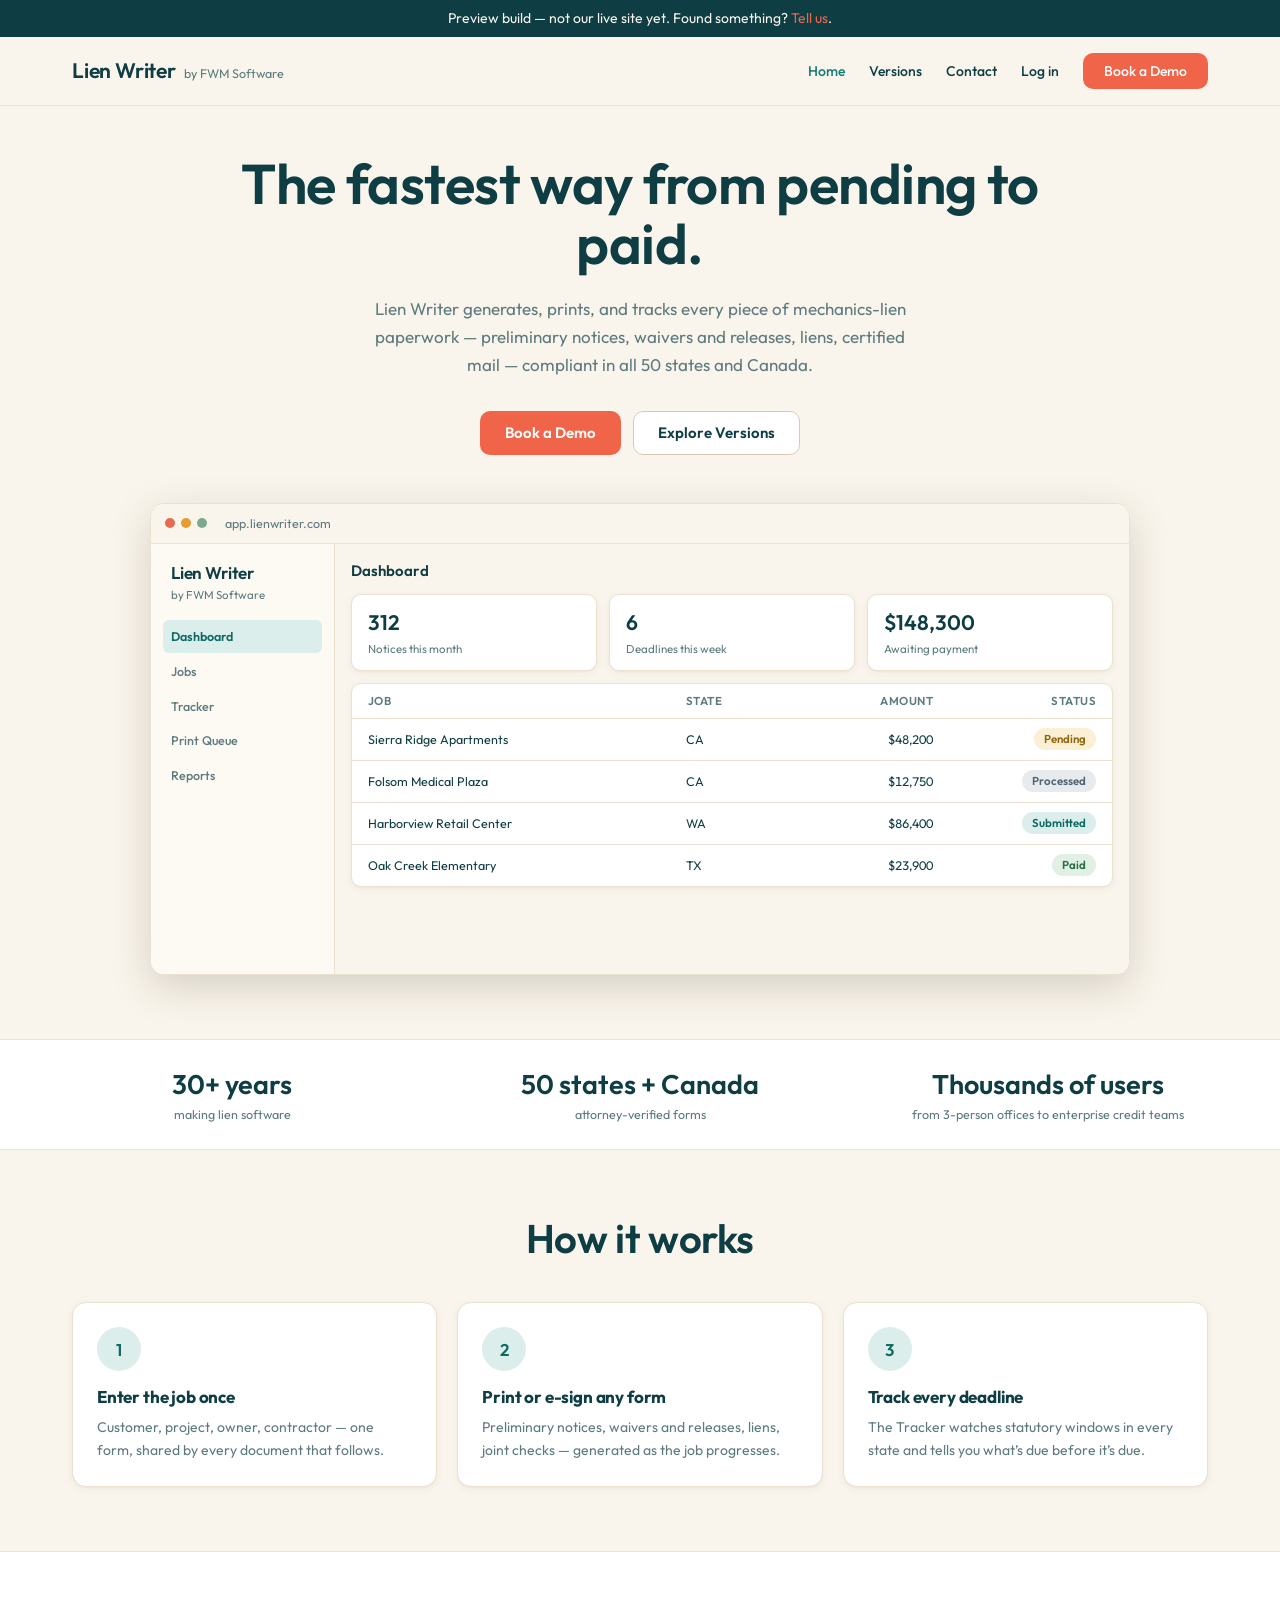
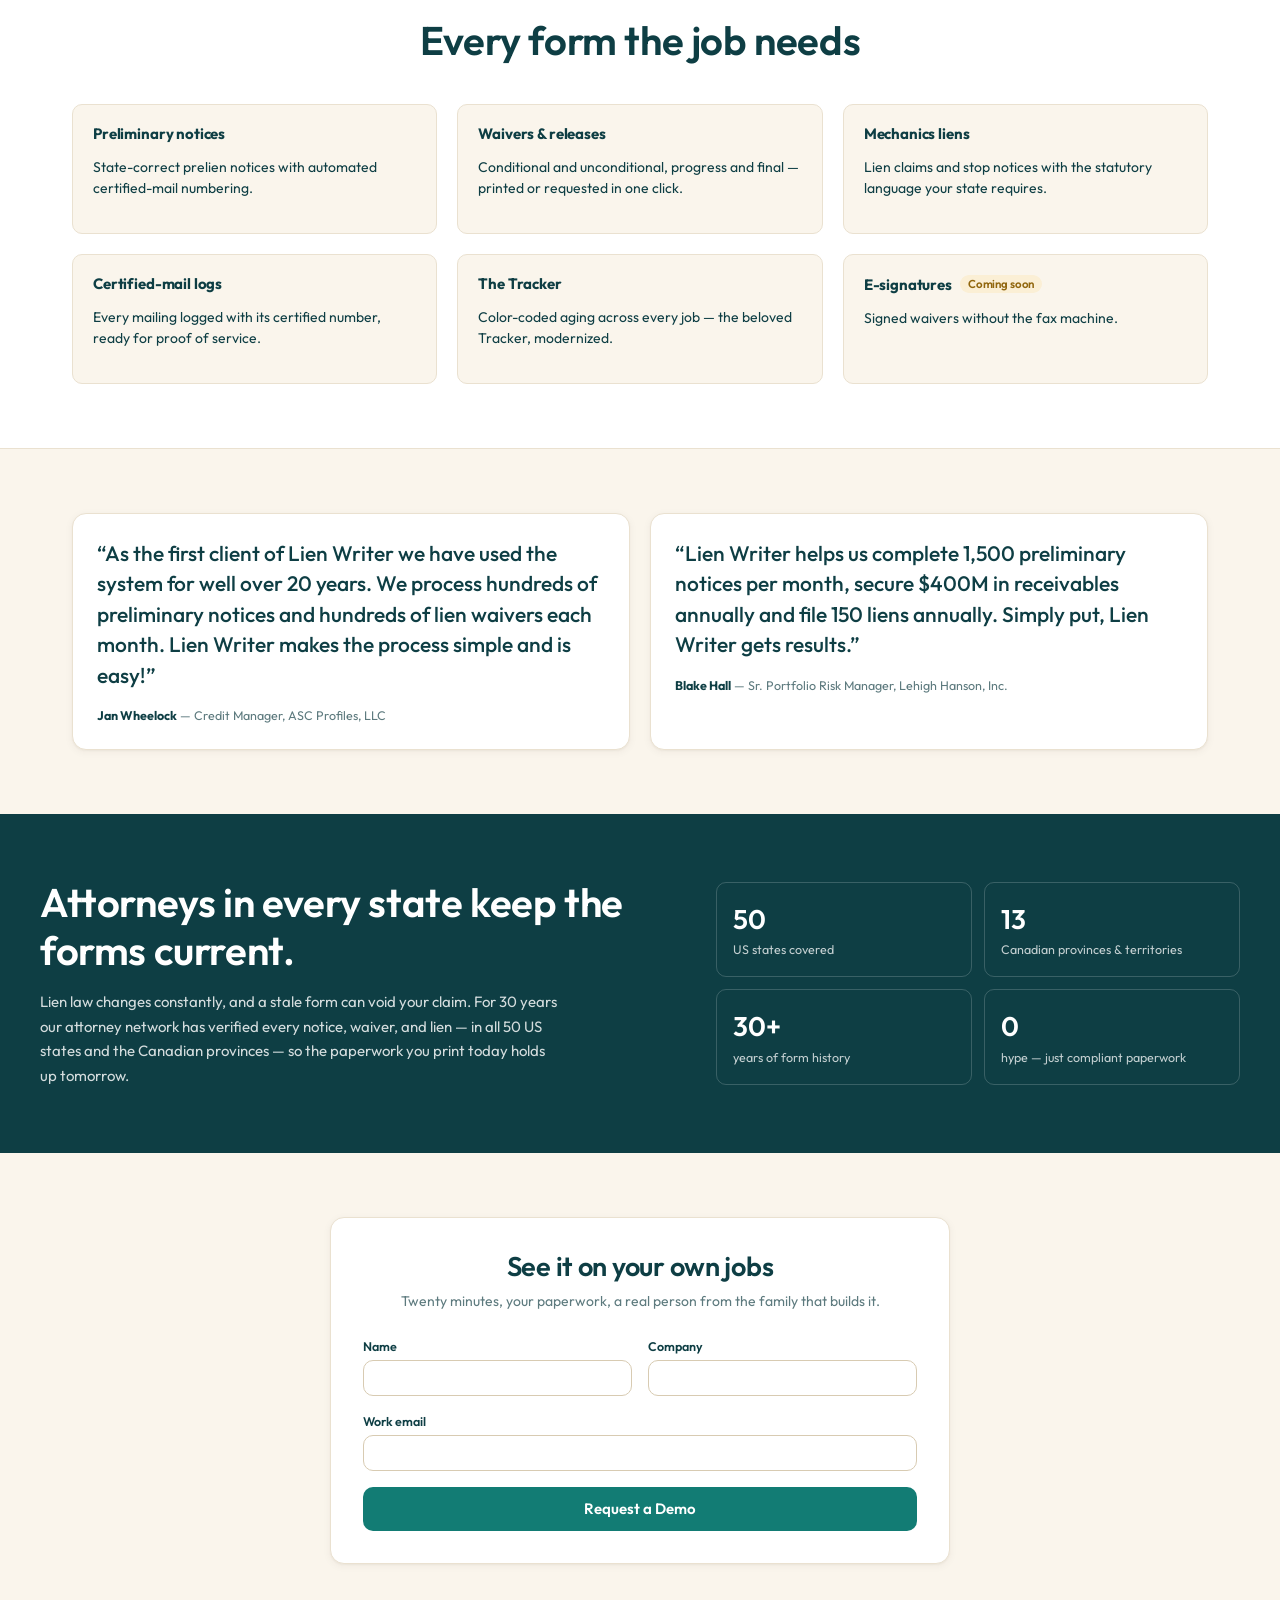
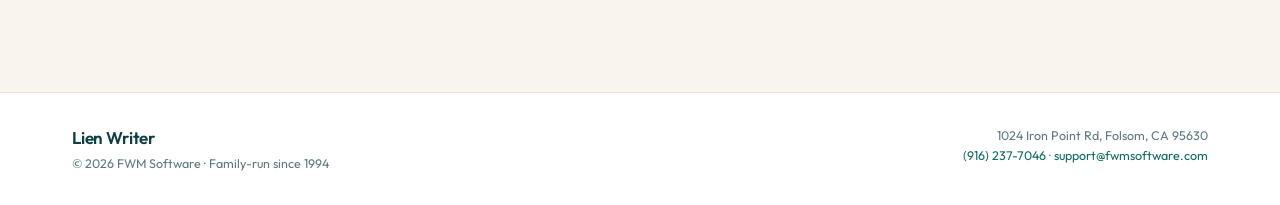
==== index.html @ 6f89bb5d "FWM website redesign preview (noindex, feedback banner)" ====
<!DOCTYPE html>
<html lang="en">
<head>
  <meta name="robots" content="noindex, nofollow">
<meta charset="utf-8">
<meta name="viewport" content="width=device-width, initial-scale=1">
<title>Lien Writer® — The fastest way from pending to paid | FWM Software</title>
<meta name="description" content="Lien Writer generates, prints, and tracks preliminary notices, lien waivers and releases, mechanics liens, and certified-mail logs — compliant in all 50 states and Canada.">
<link rel="preconnect" href="https://fonts.googleapis.com">
<link rel="preconnect" href="https://fonts.gstatic.com" crossorigin>
<link href="https://fonts.googleapis.com/css2?family=Outfit:wght@400;500;600;700&display=swap" rel="stylesheet">
<link rel="stylesheet" href="styles.css">
</head>
<body>
  <div style="background:#0E3E44;color:#FAF5EC;text-align:center;padding:8px 16px;font-size:14px">Preview build — not our live site yet. Found something? <a href="contact.html" style="color:#F0654A">Tell us</a>.</div>

<header class="site-header">
  <div class="shell header-inner">
    <a class="lockup" href="index.html">
      <span class="lockup-name">Lien Writer</span>
      <span class="lockup-by">by FWM Software</span>
    </a>
    <nav class="site-nav" aria-label="Main">
      <a href="index.html" aria-current="page">Home</a>
      <a href="versions.html">Versions</a>
      <a href="contact.html">Contact</a>
      <a href="https://app.lienwriter.com">Log in</a>
      <a class="btn btn-accent" href="contact.html">Book a Demo</a>
    </nav>
  </div>
</header>

<main>

  <!-- 1. Hero -->
  <section class="hero">
    <div class="shell">
      <h1>The fastest way from pending to paid.</h1>
      <p class="hero-sub">Lien Writer generates, prints, and tracks every piece of mechanics-lien paperwork — preliminary notices, waivers and releases, liens, certified mail — compliant in all 50 states and Canada.</p>
      <div class="hero-ctas">
        <a class="btn btn-accent btn-lg" href="contact.html">Book a Demo</a>
        <a class="btn btn-outline btn-lg" href="versions.html">Explore Versions</a>
      </div>

      <div class="browser-frame" aria-hidden="true">
        <div class="browser-bar">
          <span class="browser-dot d1"></span>
          <span class="browser-dot d2"></span>
          <span class="browser-dot d3"></span>
          <span class="browser-url">app.lienwriter.com</span>
        </div>
        <div class="app-mock">
          <div class="mock-sidebar">
            <div class="mock-lockup">
              <strong>Lien Writer</strong>
              <span>by FWM Software</span>
            </div>
            <div class="mock-nav">
              <span class="active">Dashboard</span>
              <span>Jobs</span>
              <span>Tracker</span>
              <span>Print Queue</span>
              <span>Reports</span>
            </div>
          </div>
          <div class="mock-main">
            <div class="mock-title">Dashboard</div>
            <div class="mock-stats">
              <div class="mock-stat"><b>312</b><span>Notices this month</span></div>
              <div class="mock-stat"><b>6</b><span>Deadlines this week</span></div>
              <div class="mock-stat"><b>$148,300</b><span>Awaiting payment</span></div>
            </div>
            <div class="mock-table">
              <div class="mock-row"><span>Job</span><span>State</span><span class="mock-amount">Amount</span><span style="justify-self:end">Status</span></div>
              <div class="mock-row"><span>Sierra Ridge Apartments</span><span>CA</span><span class="mock-amount">$48,200</span><span class="pill pill-pending">Pending</span></div>
              <div class="mock-row"><span>Folsom Medical Plaza</span><span>CA</span><span class="mock-amount">$12,750</span><span class="pill pill-processed">Processed</span></div>
              <div class="mock-row"><span>Harborview Retail Center</span><span>WA</span><span class="mock-amount">$86,400</span><span class="pill pill-submitted">Submitted</span></div>
              <div class="mock-row"><span>Oak Creek Elementary</span><span>TX</span><span class="mock-amount">$23,900</span><span class="pill pill-paid">Paid</span></div>
            </div>
          </div>
        </div>
      </div>
    </div>
  </section>

  <!-- 2. Trust bar -->
  <section class="section-card">
    <div class="shell trust-grid">
      <div><b>30+ years</b><span>making lien software</span></div>
      <div><b>50 states + Canada</b><span>attorney-verified forms</span></div>
      <div><b>Thousands of users</b><span>from 3-person offices to enterprise credit teams</span></div>
    </div>
  </section>

  <!-- 3. How it works -->
  <section class="section">
    <div class="shell">
      <h2 class="section-title">How it works</h2>
      <div class="grid-3">
        <div class="card">
          <span class="step-badge">1</span>
          <h3>Enter the job once</h3>
          <p>Customer, project, owner, contractor — one form, shared by every document that follows.</p>
        </div>
        <div class="card">
          <span class="step-badge">2</span>
          <h3>Print or e-sign any form</h3>
          <p>Preliminary notices, waivers and releases, liens, joint checks — generated as the job progresses.</p>
        </div>
        <div class="card">
          <span class="step-badge">3</span>
          <h3>Track every deadline</h3>
          <p>The Tracker watches statutory windows in every state and tells you what&rsquo;s due before it&rsquo;s due.</p>
        </div>
      </div>
    </div>
  </section>

  <!-- 4. Feature grid -->
  <section class="section section-card">
    <div class="shell">
      <h2 class="section-title">Every form the job needs</h2>
      <div class="grid-3">
        <div class="feature">
          <h3>Preliminary notices</h3>
          <p>State-correct prelien notices with automated certified-mail numbering.</p>
        </div>
        <div class="feature">
          <h3>Waivers &amp; releases</h3>
          <p>Conditional and unconditional, progress and final — printed or requested in one click.</p>
        </div>
        <div class="feature">
          <h3>Mechanics liens</h3>
          <p>Lien claims and stop notices with the statutory language your state requires.</p>
        </div>
        <div class="feature">
          <h3>Certified-mail logs</h3>
          <p>Every mailing logged with its certified number, ready for proof of service.</p>
        </div>
        <div class="feature">
          <h3>The Tracker</h3>
          <p>Color-coded aging across every job — the beloved Tracker, modernized.</p>
        </div>
        <div class="feature">
          <h3>E-signatures<span class="tag-soon">Coming soon</span></h3>
          <p>Signed waivers without the fax machine.</p>
        </div>
      </div>
    </div>
  </section>

  <!-- 5. Testimonials -->
  <section class="section">
    <div class="shell grid-2" style="margin-top:0">
      <figure class="card quote-card">
        <blockquote>&ldquo;As the first client of Lien Writer we have used the system for well over 20 years. We process hundreds of preliminary notices and hundreds of lien waivers each month. Lien Writer makes the process simple and is easy!&rdquo;</blockquote>
        <figcaption><strong>Jan Wheelock</strong> — Credit Manager, ASC Profiles, LLC</figcaption>
      </figure>
      <figure class="card quote-card">
        <blockquote>&ldquo;Lien Writer helps us complete 1,500 preliminary notices per month, secure $400M in receivables annually and file 150 liens annually. Simply put, Lien Writer gets results.&rdquo;</blockquote>
        <figcaption><strong>Blake Hall</strong> — Sr. Portfolio Risk Manager, Lehigh Hanson, Inc.</figcaption>
      </figure>
    </div>
  </section>

  <!-- 6. Compliance -->
  <section class="compliance">
    <div class="shell compliance-inner">
      <div>
        <h2>Attorneys in every state keep the forms current.</h2>
        <p>Lien law changes constantly, and a stale form can void your claim. For 30 years our attorney network has verified every notice, waiver, and lien — in all 50 US states and the Canadian provinces — so the paperwork you print today holds up tomorrow.</p>
      </div>
      <div class="compliance-stats">
        <div class="compliance-stat"><b>50</b><span>US states covered</span></div>
        <div class="compliance-stat"><b>13</b><span>Canadian provinces &amp; territories</span></div>
        <div class="compliance-stat"><b>30+</b><span>years of form history</span></div>
        <div class="compliance-stat"><b>0</b><span>hype — just compliant paperwork</span></div>
      </div>
    </div>
  </section>

  <!-- 7. Demo form -->
  <section class="section" id="demo">
    <div class="shell">
      <form class="card form-card" id="demo-form">
        <h2>See it on your own jobs</h2>
        <p class="form-lede">Twenty minutes, your paperwork, a real person from the family that builds it.</p>
        <div class="form-grid">
          <div class="field">
            <label for="demo-name">Name</label>
            <input id="demo-name" name="name" type="text" autocomplete="name" required>
          </div>
          <div class="field">
            <label for="demo-company">Company</label>
            <input id="demo-company" name="company" type="text" autocomplete="organization" required>
          </div>
        </div>
        <div class="field">
          <label for="demo-email">Work email</label>
          <input id="demo-email" name="email" type="email" autocomplete="email" required>
        </div>
        <button class="btn btn-primary btn-lg" type="submit" style="width:100%">Request a Demo</button>
        <p class="form-note" hidden>Your email app should open with the details filled in — just press Send, and we&rsquo;ll be in touch within one business day.</p>
      </form>
    </div>
  </section>

</main>

<!-- 8. Footer -->
<footer class="site-footer">
  <div class="shell footer-inner">
    <div>
      <div class="lockup-name">Lien Writer</div>
      <div class="footer-line">&copy; 2026 FWM Software &middot; Family-run since 1994</div>
    </div>
    <address>
      1024 Iron Point Rd, Folsom, CA 95630<br>
      <a href="tel:+19162377046">(916) 237-7046</a> &middot; <a href="mailto:support@fwmsoftware.com">support@fwmsoftware.com</a>
    </address>
  </div>
</footer>

<script>
document.getElementById('demo-form').addEventListener('submit', function (e) {
  e.preventDefault();
  var f = e.target;
  var name = f.name.value.trim();
  var company = f.company.value.trim();
  var email = f.email.value.trim();
  var subject = 'Demo request — ' + name + (company ? ' at ' + company : '');
  var body = 'Name: ' + name + '\nCompany: ' + company + '\nWork email: ' + email +
    '\n\nSent from the fwmsoftware.com demo form.';
  window.location.href = 'mailto:support@fwmsoftware.com?subject=' +
    encodeURIComponent(subject) + '&body=' + encodeURIComponent(body);
  f.querySelector('.form-note').hidden = false;
});
</script>

</body>
</html>
---- styles.css ----
/* ============================================================
   fwmsoftware.com — Harbor & Coral
   Shared stylesheet built from the Lien Writer design tokens.
   ============================================================ */

:root {
  /* --- Base palette: Harbor & Coral --- */
  --sand: #FAF5EC;
  --deep-harbor: #0E3E44;
  --harbor-teal: #127C74;
  --coral: #F0654A;
  --sunshine: #F9C784;

  /* --- Surfaces --- */
  --surface-page: #FAF5EC;
  --surface-card: #FFFFFF;
  --surface-sidebar: #FDFAF4;
  --surface-soft: #DCEEEC;

  /* --- Text --- */
  --text-body: #0E3E44;
  --text-muted: #5D7A7E;
  --text-inverse: #FFFFFF;
  --text-on-primary: #FFFFFF;
  --text-link: #0F6A63;

  /* --- Brand --- */
  --brand-primary: #127C74;
  --brand-primary-hover: #0F6A63;
  --brand-primary-active: #0C5952;
  --brand-primary-soft: #DCEEEC;
  --brand-accent: #F0654A;
  --brand-accent-hover: #D9573D;
  --brand-accent-active: #C24B33;
  --brand-support: #F9C784;

  /* --- Borders --- */
  --border-default: #EAE1D0;
  --border-strong: #D8CBB2;
  --border-input: #D8CBB2;

  /* --- Status (job lifecycle) --- */
  --status-pending-bg: #FBEFD5;
  --status-pending-fg: #91660D;
  --status-processed-bg: #E7EBEE;
  --status-processed-fg: #526471;
  --status-submitted-bg: #DCEEEC;
  --status-submitted-fg: #0F6A63;
  --status-paid-bg: #E0F0E4;
  --status-paid-fg: #2B6D45;

  /* --- Feedback --- */
  --success: #2B6D45;
  --focus-ring: rgba(18, 124, 116, 0.3);

  /* --- Dark marketing section: no --espresso token in colors.css,
         so the compliance block uses Deep Harbor per the guide. --- */
  --espresso: #0E3E44;

  /* --- Type --- */
  --font-display: 'Outfit', -apple-system, BlinkMacSystemFont, 'Segoe UI', sans-serif;
  --font-ui: 'Outfit', -apple-system, BlinkMacSystemFont, 'Segoe UI', sans-serif;
  --text-xs: 11.5px;
  --text-sm: 12.5px;
  --text-base: 14px;
  --text-md: 15px;
  --text-lg: 17px;
  --text-xl: 21px;
  --text-2xl: 27px;
  --text-3xl: 40px;
  --text-hero: 56px;
  --leading-tight: 1.2;
  --leading-normal: 1.5;
  --leading-relaxed: 1.65;
  --tracking-display: -0.01em;
  --tracking-caps: 0.04em;

  /* --- Space, radius, size --- */
  --space-1: 4px;  --space-2: 8px;  --space-3: 12px; --space-4: 16px;
  --space-5: 20px; --space-6: 24px; --space-8: 32px; --space-10: 40px;
  --space-12: 48px; --space-16: 64px;
  --radius-sm: 6px;
  --radius-md: 10px;
  --radius-lg: 14px;
  --radius-pill: 999px;
  --control-height: 36px;
  --control-height-lg: 44px;

  /* --- Effects --- */
  --shadow-card: 0 1px 2px rgba(51, 38, 26, 0.04), 0 2px 8px rgba(51, 38, 26, 0.05);
  --shadow-raised: 0 4px 16px rgba(51, 38, 26, 0.10);
  --shadow-overlay: 0 12px 40px rgba(51, 38, 26, 0.18);
  --duration-fast: 0.15s;
  --duration-base: 0.2s;
}

/* ---------- Base ---------- */

* { box-sizing: border-box; }

body {
  margin: 0;
  background: var(--surface-page);
  font-family: var(--font-ui);
  color: var(--text-body);
  font-size: var(--text-base);
  line-height: var(--leading-normal);
  -webkit-font-smoothing: antialiased;
  text-rendering: optimizeLegibility;
}

a { color: var(--text-link); text-decoration: none; }
a:hover { color: var(--brand-primary-hover); text-decoration: underline; }

h1, h2, h3 {
  font-family: var(--font-display);
  letter-spacing: var(--tracking-display);
  line-height: var(--leading-tight);
  margin: 0;
}

.shell {
  max-width: 1200px;
  margin: 0 auto;
  padding-left: var(--space-8);
  padding-right: var(--space-8);
}

/* ---------- Buttons ---------- */

.btn {
  display: inline-flex;
  align-items: center;
  justify-content: center;
  height: var(--control-height);
  padding: 0 var(--space-5);
  border-radius: var(--radius-md);
  border: 1px solid transparent;
  font-family: var(--font-ui);
  font-size: var(--text-base);
  font-weight: 600;
  cursor: pointer;
  white-space: nowrap;
  transition: background var(--duration-fast) ease, border-color var(--duration-fast) ease, color var(--duration-fast) ease;
}
.btn:hover { text-decoration: none; }
.btn-lg { height: var(--control-height-lg); padding: 0 var(--space-6); font-size: var(--text-md); }

.btn-primary { background: var(--brand-primary); color: var(--text-on-primary); }
.btn-primary:hover { background: var(--brand-primary-hover); color: var(--text-on-primary); }
.btn-primary:active { background: var(--brand-primary-active); }

/* Coral — the strongest CTA only */
.btn-accent { background: var(--brand-accent); color: var(--text-on-primary); }
.btn-accent:hover { background: var(--brand-accent-hover); color: var(--text-on-primary); }
.btn-accent:active { background: var(--brand-accent-active); }

.btn-outline { background: var(--surface-card); border-color: var(--border-strong); color: var(--text-body); }
.btn-outline:hover { border-color: var(--brand-primary); color: var(--brand-primary); }

.btn:focus-visible, input:focus-visible, textarea:focus-visible {
  outline: none;
  border-color: var(--brand-primary);
  box-shadow: 0 0 0 3px var(--focus-ring);
}

/* ---------- Header ---------- */

.site-header {
  background: var(--surface-page);
  border-bottom: 1px solid var(--border-default);
}
.header-inner {
  display: flex;
  align-items: center;
  justify-content: space-between;
  gap: var(--space-6);
  flex-wrap: wrap;
  padding-top: var(--space-4);
  padding-bottom: var(--space-4);
}
.lockup { display: inline-flex; align-items: baseline; gap: var(--space-2); }
.lockup:hover { text-decoration: none; }
.lockup-name {
  font-family: var(--font-display);
  font-size: var(--text-xl);
  font-weight: 600;
  letter-spacing: var(--tracking-display);
  color: var(--text-body);
}
.lockup-by { font-size: var(--text-sm); color: var(--text-muted); }

.site-nav { display: flex; align-items: center; gap: var(--space-6); flex-wrap: wrap; }
.site-nav > a { font-weight: 500; color: var(--text-body); }
.site-nav > a:hover { color: var(--brand-primary); text-decoration: none; }
.site-nav > a[aria-current="page"] { color: var(--brand-primary); }
.site-nav .btn { color: var(--text-on-primary); }

/* ---------- Sections ---------- */

.section { padding: var(--space-16) 0; }
.section-tight { padding: var(--space-12) 0; }
.section-card {
  background: var(--surface-card);
  border-top: 1px solid var(--border-default);
  border-bottom: 1px solid var(--border-default);
}
.section-title {
  text-align: center;
  font-size: var(--text-3xl);
  font-weight: 600;
}
.section-sub {
  margin: var(--space-3) auto 0;
  max-width: 620px;
  text-align: center;
  color: var(--text-muted);
  font-size: var(--text-md);
  line-height: var(--leading-relaxed);
}

/* ---------- Hero ---------- */

.hero { padding: var(--space-12) 0 var(--space-16); text-align: center; }
.hero h1 {
  margin: 0 auto;
  max-width: 820px;
  font-size: var(--text-hero);
  font-weight: 600;
  line-height: 1.08;
}
.hero-sub {
  margin: var(--space-5) auto 0;
  max-width: 560px;
  font-size: var(--text-lg);
  color: var(--text-muted);
  line-height: var(--leading-relaxed);
}
.hero-ctas {
  display: flex;
  gap: var(--space-3);
  justify-content: center;
  flex-wrap: wrap;
  margin-top: var(--space-8);
}

/* Browser frame + app mock */
.browser-frame {
  margin: var(--space-12) auto 0;
  max-width: 980px;
  border-radius: var(--radius-lg);
  border: 1px solid var(--border-default);
  box-shadow: var(--shadow-overlay);
  overflow: hidden;
  background: var(--surface-card);
  text-align: left;
}
.browser-bar {
  display: flex;
  align-items: center;
  gap: 6px;
  padding: 10px 14px;
  border-bottom: 1px solid var(--border-default);
  background: var(--surface-page);
}
.browser-dot { width: 10px; height: 10px; border-radius: 50%; }
.browser-dot.d1 { background: #E86A4E; }
.browser-dot.d2 { background: #E89B2E; }
.browser-dot.d3 { background: #7FA98C; }
.browser-url { margin-left: var(--space-3); font-size: var(--text-sm); color: var(--text-muted); }

.app-mock { display: flex; min-height: 430px; font-size: var(--text-sm); }
.mock-sidebar {
  width: 184px;
  flex-shrink: 0;
  background: var(--surface-sidebar);
  border-right: 1px solid var(--border-default);
  padding: var(--space-4) var(--space-3);
}
.mock-lockup { padding: 0 var(--space-2) var(--space-4); }
.mock-lockup strong {
  display: block;
  font-family: var(--font-display);
  font-size: var(--text-lg);
  font-weight: 600;
  letter-spacing: var(--tracking-display);
}
.mock-lockup span { font-size: var(--text-xs); color: var(--text-muted); }
.mock-nav { display: flex; flex-direction: column; gap: 2px; }
.mock-nav span {
  padding: 7px var(--space-2);
  border-radius: var(--radius-sm);
  color: var(--text-muted);
  font-weight: 500;
}
.mock-nav .active { background: var(--surface-soft); color: var(--text-link); font-weight: 600; }

.mock-main { flex: 1; background: var(--surface-page); padding: var(--space-4); min-width: 0; }
.mock-title { font-family: var(--font-display); font-size: var(--text-md); font-weight: 600; margin-bottom: var(--space-3); }
.mock-stats { display: grid; grid-template-columns: repeat(3, 1fr); gap: var(--space-3); }
.mock-stat {
  background: var(--surface-card);
  border: 1px solid var(--border-default);
  border-radius: var(--radius-md);
  padding: var(--space-3) var(--space-4);
  box-shadow: var(--shadow-card);
}
.mock-stat b {
  display: block;
  font-family: var(--font-display);
  font-size: var(--text-xl);
  font-weight: 600;
}
.mock-stat span { color: var(--text-muted); font-size: var(--text-xs); }

.mock-table {
  margin-top: var(--space-3);
  background: var(--surface-card);
  border: 1px solid var(--border-default);
  border-radius: var(--radius-md);
  box-shadow: var(--shadow-card);
  overflow: hidden;
}
.mock-row {
  display: grid;
  grid-template-columns: 2.2fr 0.7fr 1fr 1.1fr;
  gap: var(--space-2);
  align-items: center;
  padding: 0 var(--space-4);
  height: 42px;
  border-top: 1px solid var(--border-default);
}
.mock-row:first-child {
  border-top: none;
  height: 34px;
  font-size: var(--text-xs);
  font-weight: 600;
  text-transform: uppercase;
  letter-spacing: var(--tracking-caps);
  color: var(--text-muted);
}
.mock-amount { text-align: right; font-variant-numeric: tabular-nums; }
.mock-row .mock-amount:nth-child(3) { text-align: right; }

.pill {
  justify-self: end;
  display: inline-block;
  padding: 2px 10px;
  border-radius: var(--radius-pill);
  font-size: var(--text-xs);
  font-weight: 600;
}
.pill-pending { background: var(--status-pending-bg); color: var(--status-pending-fg); }
.pill-processed { background: var(--status-processed-bg); color: var(--status-processed-fg); }
.pill-submitted { background: var(--status-submitted-bg); color: var(--status-submitted-fg); }
.pill-paid { background: var(--status-paid-bg); color: var(--status-paid-fg); }

/* ---------- Trust bar ---------- */

.trust-grid {
  display: grid;
  grid-template-columns: repeat(3, 1fr);
  gap: var(--space-6);
  text-align: center;
  padding: var(--space-6) 0;
}
.trust-grid b {
  display: block;
  font-family: var(--font-display);
  font-size: var(--text-2xl);
  font-weight: 600;
}
.trust-grid span { font-size: var(--text-sm); color: var(--text-muted); }

/* ---------- Cards & grids ---------- */

.grid-3 { display: grid; grid-template-columns: repeat(3, 1fr); gap: var(--space-5); margin-top: var(--space-10); }
.grid-2 { display: grid; grid-template-columns: repeat(2, 1fr); gap: var(--space-5); margin-top: var(--space-10); }

.card {
  background: var(--surface-card);
  border: 1px solid var(--border-default);
  border-radius: var(--radius-lg);
  padding: var(--space-6);
  box-shadow: var(--shadow-card);
}
.card h3 { font-size: var(--text-lg); font-weight: 700; margin: var(--space-4) 0 var(--space-2); }
.card p { margin: 0; color: var(--text-muted); line-height: var(--leading-relaxed); }

.step-badge {
  display: inline-flex;
  align-items: center;
  justify-content: center;
  width: 44px;
  height: 44px;
  border-radius: 50%;
  background: var(--brand-primary-soft);
  color: var(--text-link);
  font-family: var(--font-display);
  font-size: var(--text-lg);
  font-weight: 600;
}

/* Feature grid tiles sit on sand inside the white band */
.feature {
  background: var(--surface-page);
  border: 1px solid var(--border-default);
  border-radius: var(--radius-md);
  padding: var(--space-5);
  box-shadow: none;
}
.feature h3 { margin: 0 0 var(--space-1); font-size: var(--text-md); font-weight: 700; }
.tag-soon {
  margin-left: var(--space-2);
  vertical-align: 2px;
  display: inline-block;
  padding: 2px 8px;
  border-radius: var(--radius-pill);
  font-size: var(--text-xs);
  font-weight: 600;
  background: var(--status-pending-bg);
  color: var(--status-pending-fg);
}

/* ---------- Testimonials ---------- */

.quote-card { margin: 0; }
.quote-card blockquote {
  margin: 0;
  font-family: var(--font-display);
  font-size: var(--text-xl);
  font-weight: 500;
  line-height: 1.45;
}
.quote-card figcaption { margin-top: var(--space-4); font-size: var(--text-sm); color: var(--text-muted); }
.quote-card figcaption strong { color: var(--text-body); font-weight: 700; }

/* ---------- Compliance (the one dark section) ---------- */

.compliance { background: var(--espresso); color: var(--text-inverse); }
.compliance-inner {
  display: grid;
  grid-template-columns: 1.2fr 1fr;
  gap: var(--space-12);
  align-items: center;
  padding: var(--space-16) 0;
}
.compliance h2 { font-size: var(--text-3xl); font-weight: 600; }
.compliance p {
  margin: var(--space-4) 0 0;
  max-width: 520px;
  font-size: var(--text-md);
  line-height: var(--leading-relaxed);
  opacity: 0.82;
}
.compliance-stats { display: grid; grid-template-columns: 1fr 1fr; gap: var(--space-3); }
.compliance-stat {
  border: 1px solid rgba(255, 255, 255, 0.18);
  border-radius: var(--radius-md);
  padding: var(--space-4);
}
.compliance-stat b {
  display: block;
  font-family: var(--font-display);
  font-size: var(--text-2xl);
  font-weight: 600;
}
.compliance-stat span { font-size: var(--text-sm); opacity: 0.75; }

/* ---------- Forms ---------- */

.form-card { max-width: 620px; margin: 0 auto; padding: var(--space-8); }
.form-card h2 { text-align: center; font-size: var(--text-2xl); font-weight: 600; }
.form-card .form-lede {
  margin: var(--space-2) 0 var(--space-6);
  text-align: center;
  color: var(--text-muted);
}
.form-grid { display: grid; grid-template-columns: 1fr 1fr; gap: var(--space-4); }
.field { display: flex; flex-direction: column; gap: var(--space-1); margin-bottom: var(--space-4); }
.field label { font-size: var(--text-sm); font-weight: 600; }
.field input, .field textarea {
  font-family: var(--font-ui);
  font-size: var(--text-base);
  color: var(--text-body);
  background: var(--surface-card);
  border: 1px solid var(--border-input);
  border-radius: var(--radius-md);
  height: var(--control-height);
  padding: 0 var(--space-3);
  transition: border-color var(--duration-fast) ease, box-shadow var(--duration-fast) ease;
}
.field textarea { height: auto; min-height: 96px; padding: var(--space-2) var(--space-3); resize: vertical; }
.form-note {
  margin-top: var(--space-4);
  text-align: center;
  font-weight: 600;
  color: var(--success);
}

/* ---------- Page intros & contact ---------- */

.page-intro { padding: var(--space-12) 0 0; text-align: center; }
.page-intro h1 { font-size: var(--text-3xl); font-weight: 600; }
.page-intro p {
  margin: var(--space-4) auto 0;
  max-width: 640px;
  color: var(--text-muted);
  font-size: var(--text-md);
  line-height: var(--leading-relaxed);
}

.contact-list { list-style: none; margin: var(--space-5) 0 0; padding: 0; }
.contact-list li { margin-bottom: var(--space-3); }
.contact-list .contact-label {
  display: block;
  font-size: var(--text-xs);
  font-weight: 600;
  text-transform: uppercase;
  letter-spacing: var(--tracking-caps);
  color: var(--text-muted);
}
.contact-list .contact-value { font-size: var(--text-md); font-weight: 500; }

.version-cta { margin-top: var(--space-5); }
.card .lede { color: var(--text-body); font-weight: 500; margin-bottom: var(--space-2); }

/* ---------- Footer ---------- */

.site-footer {
  border-top: 1px solid var(--border-default);
  background: var(--surface-card);
  margin-top: var(--space-16);
}
.footer-inner {
  display: flex;
  align-items: flex-start;
  justify-content: space-between;
  gap: var(--space-6);
  flex-wrap: wrap;
  padding-top: var(--space-8);
  padding-bottom: var(--space-8);
}
.footer-inner .lockup-name { font-size: var(--text-lg); }
.footer-line { margin-top: var(--space-1); font-size: var(--text-sm); color: var(--text-muted); }
.site-footer address {
  font-style: normal;
  font-size: var(--text-sm);
  color: var(--text-muted);
  text-align: right;
  line-height: var(--leading-relaxed);
}

/* ---------- Responsive ---------- */

@media (max-width: 920px) {
  .hero h1 { font-size: var(--text-3xl); }
  .section-title, .compliance h2, .page-intro h1 { font-size: var(--text-2xl); }
  .grid-3, .trust-grid { grid-template-columns: 1fr 1fr; }
  .compliance-inner { grid-template-columns: 1fr; gap: var(--space-8); }
  .mock-sidebar { display: none; }
}

@media (max-width: 620px) {
  .shell { padding-left: var(--space-4); padding-right: var(--space-4); }
  .grid-3, .grid-2, .trust-grid, .form-grid, .mock-stats { grid-template-columns: 1fr; }
  .mock-row { grid-template-columns: 1.8fr 0.6fr 1fr; }
  .mock-row .mock-amount { display: none; }
  .footer-inner { flex-direction: column; }
  .site-footer address { text-align: left; }
}
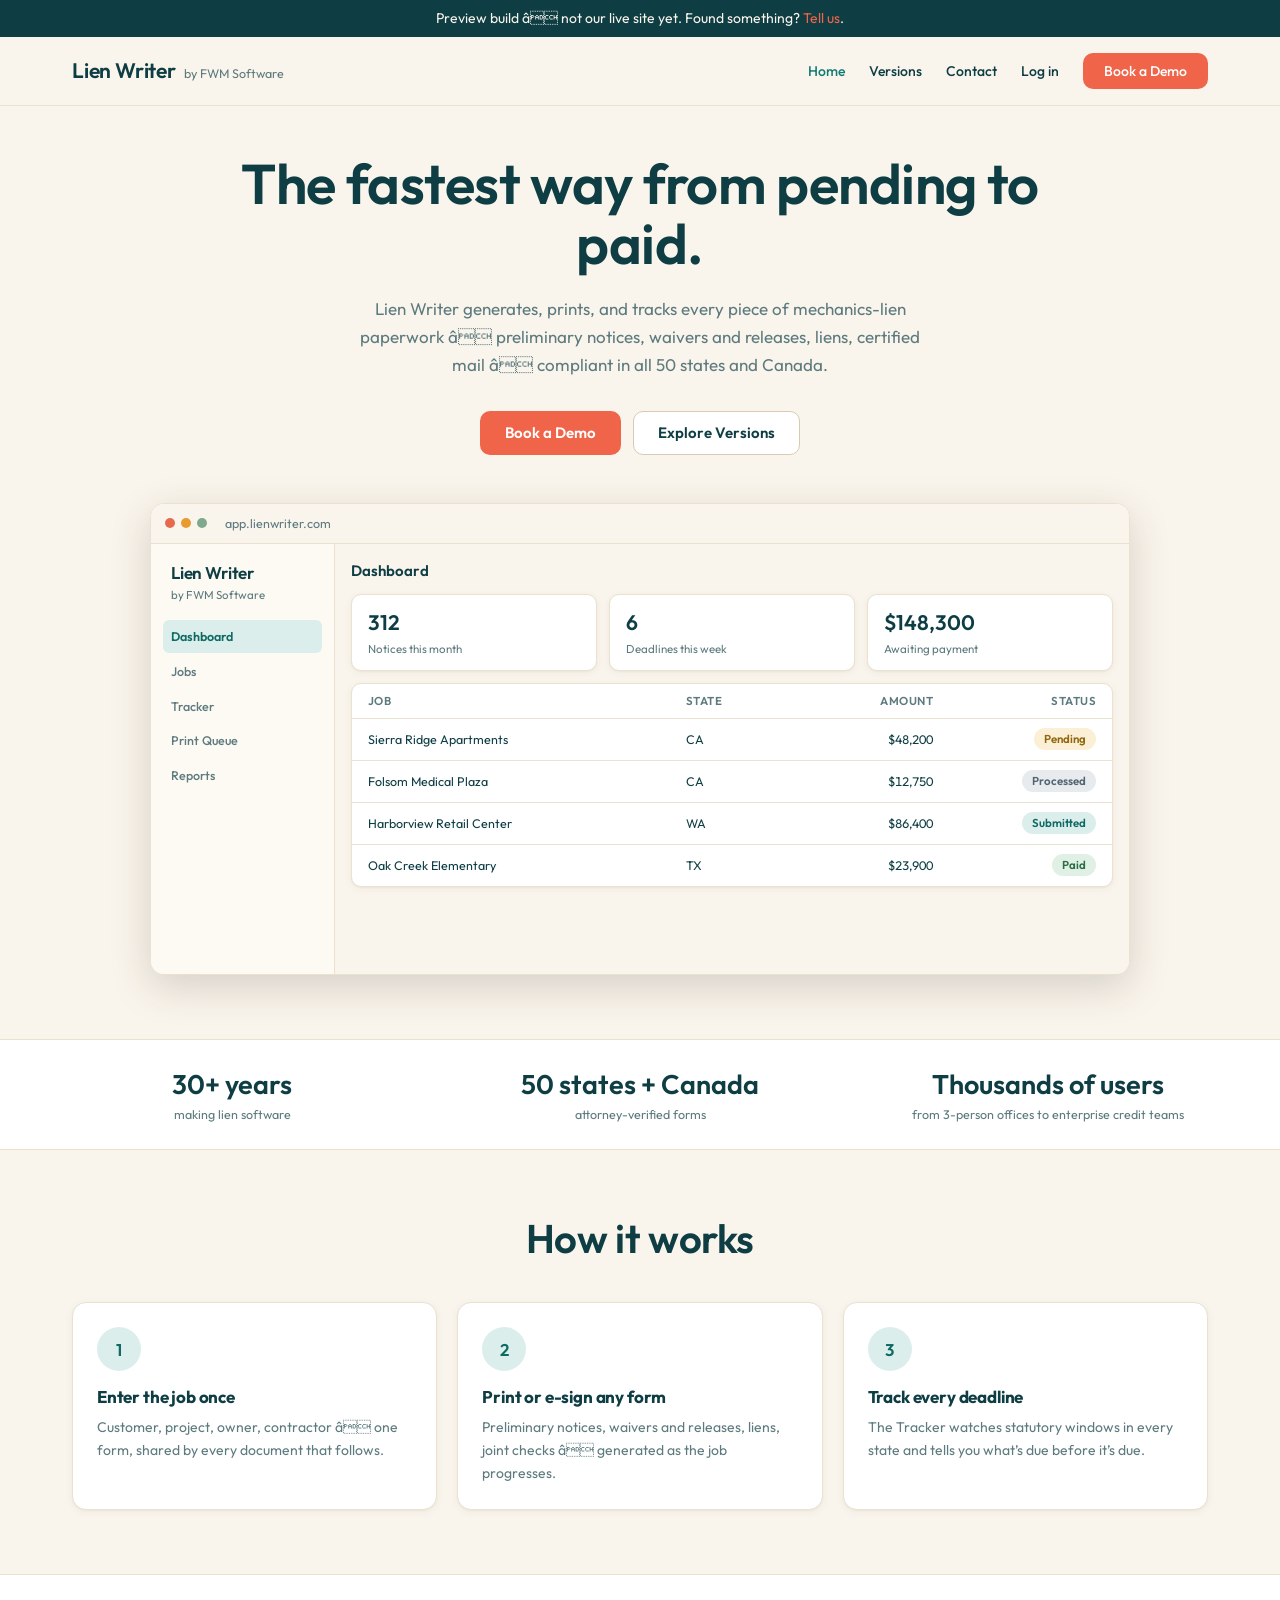
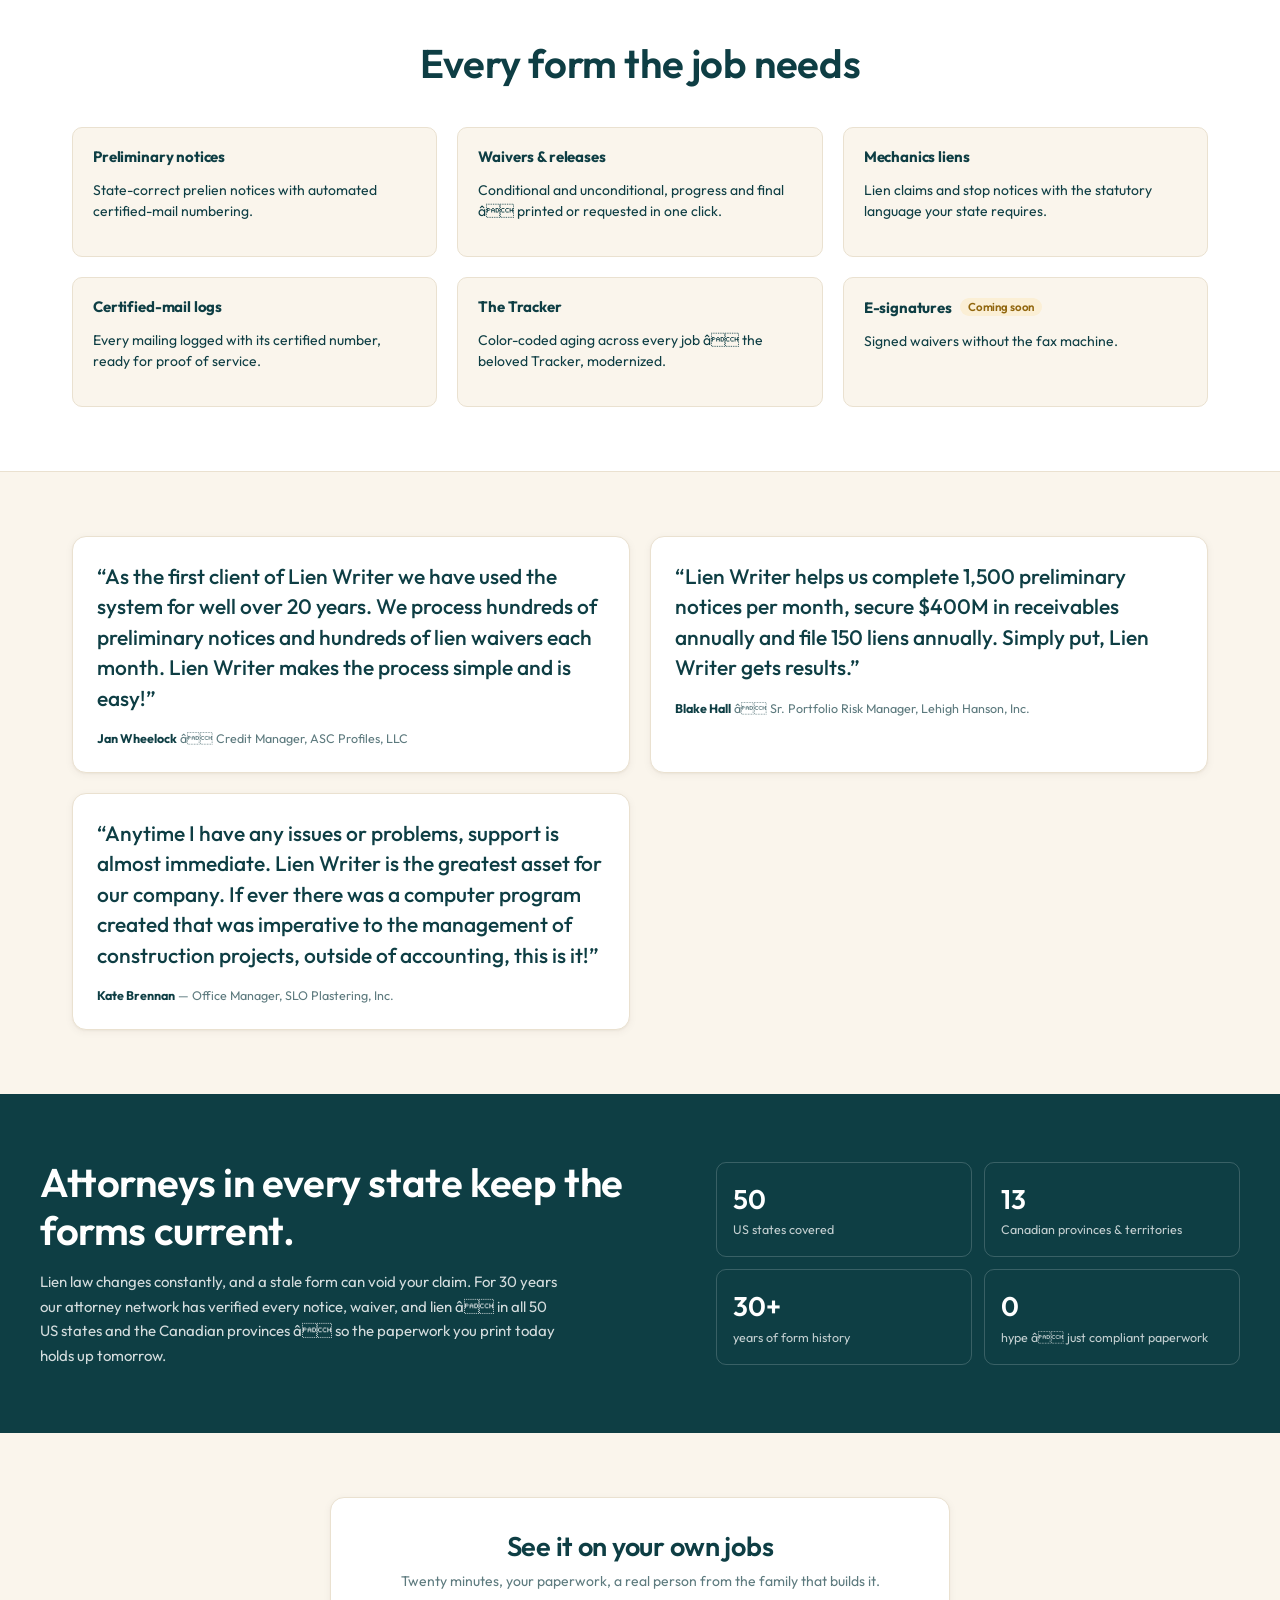
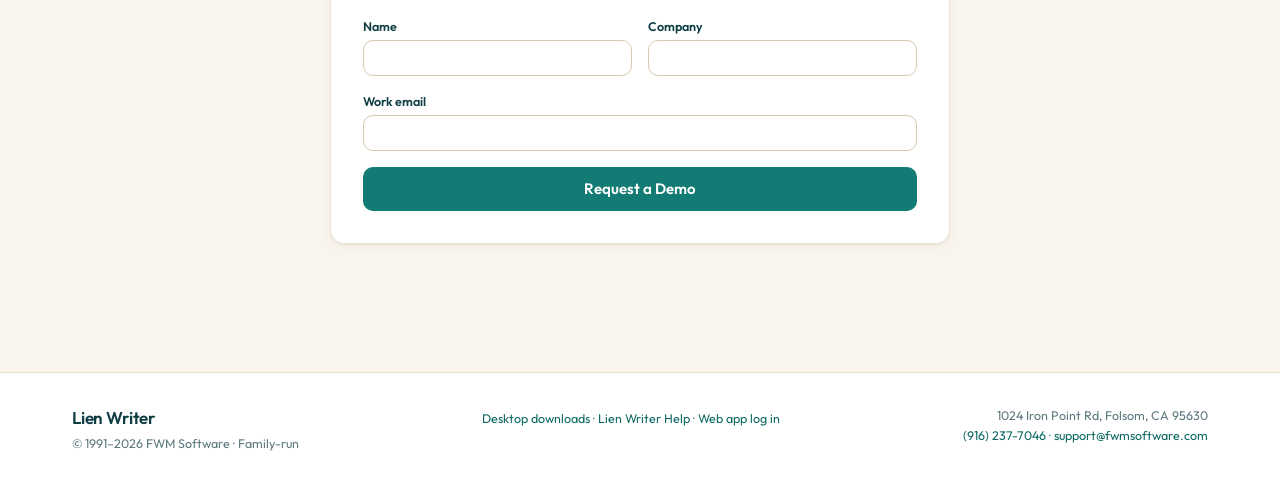
==== commit e7f8e6e5: "Audit fixes: third testimonial, 1991 founding year, current-customer links" ====
--- a/index.html
+++ b/index.html
@@ -4,15 +4,15 @@
   <meta name="robots" content="noindex, nofollow">
 <meta charset="utf-8">
 <meta name="viewport" content="width=device-width, initial-scale=1">
-<title>Lien Writer® — The fastest way from pending to paid | FWM Software</title>
-<meta name="description" content="Lien Writer generates, prints, and tracks preliminary notices, lien waivers and releases, mechanics liens, and certified-mail logs — compliant in all 50 states and Canada.">
+<title>Lien WriterÂ® â The fastest way from pending to paid | FWM Software</title>
+<meta name="description" content="Lien Writer generates, prints, and tracks preliminary notices, lien waivers and releases, mechanics liens, and certified-mail logs â compliant in all 50 states and Canada.">
 <link rel="preconnect" href="https://fonts.googleapis.com">
 <link rel="preconnect" href="https://fonts.gstatic.com" crossorigin>
 <link href="https://fonts.googleapis.com/css2?family=Outfit:wght@400;500;600;700&display=swap" rel="stylesheet">
 <link rel="stylesheet" href="styles.css">
 </head>
 <body>
-  <div style="background:#0E3E44;color:#FAF5EC;text-align:center;padding:8px 16px;font-size:14px">Preview build — not our live site yet. Found something? <a href="contact.html" style="color:#F0654A">Tell us</a>.</div>
+  <div style="background:#0E3E44;color:#FAF5EC;text-align:center;padding:8px 16px;font-size:14px">Preview build â not our live site yet. Found something? <a href="contact.html" style="color:#F0654A">Tell us</a>.</div>
 
 <header class="site-header">
   <div class="shell header-inner">
@@ -36,7 +36,7 @@
   <section class="hero">
     <div class="shell">
       <h1>The fastest way from pending to paid.</h1>
-      <p class="hero-sub">Lien Writer generates, prints, and tracks every piece of mechanics-lien paperwork — preliminary notices, waivers and releases, liens, certified mail — compliant in all 50 states and Canada.</p>
+      <p class="hero-sub">Lien Writer generates, prints, and tracks every piece of mechanics-lien paperwork â preliminary notices, waivers and releases, liens, certified mail â compliant in all 50 states and Canada.</p>
       <div class="hero-ctas">
         <a class="btn btn-accent btn-lg" href="contact.html">Book a Demo</a>
         <a class="btn btn-outline btn-lg" href="versions.html">Explore Versions</a>
@@ -100,12 +100,12 @@
         <div class="card">
           <span class="step-badge">1</span>
           <h3>Enter the job once</h3>
-          <p>Customer, project, owner, contractor — one form, shared by every document that follows.</p>
+          <p>Customer, project, owner, contractor â one form, shared by every document that follows.</p>
         </div>
         <div class="card">
           <span class="step-badge">2</span>
           <h3>Print or e-sign any form</h3>
-          <p>Preliminary notices, waivers and releases, liens, joint checks — generated as the job progresses.</p>
+          <p>Preliminary notices, waivers and releases, liens, joint checks â generated as the job progresses.</p>
         </div>
         <div class="card">
           <span class="step-badge">3</span>
@@ -127,7 +127,7 @@
         </div>
         <div class="feature">
           <h3>Waivers &amp; releases</h3>
-          <p>Conditional and unconditional, progress and final — printed or requested in one click.</p>
+          <p>Conditional and unconditional, progress and final â printed or requested in one click.</p>
         </div>
         <div class="feature">
           <h3>Mechanics liens</h3>
@@ -139,7 +139,7 @@
         </div>
         <div class="feature">
           <h3>The Tracker</h3>
-          <p>Color-coded aging across every job — the beloved Tracker, modernized.</p>
+          <p>Color-coded aging across every job â the beloved Tracker, modernized.</p>
         </div>
         <div class="feature">
           <h3>E-signatures<span class="tag-soon">Coming soon</span></h3>
@@ -154,11 +154,15 @@
     <div class="shell grid-2" style="margin-top:0">
       <figure class="card quote-card">
         <blockquote>&ldquo;As the first client of Lien Writer we have used the system for well over 20 years. We process hundreds of preliminary notices and hundreds of lien waivers each month. Lien Writer makes the process simple and is easy!&rdquo;</blockquote>
-        <figcaption><strong>Jan Wheelock</strong> — Credit Manager, ASC Profiles, LLC</figcaption>
+        <figcaption><strong>Jan Wheelock</strong> â Credit Manager, ASC Profiles, LLC</figcaption>
       </figure>
       <figure class="card quote-card">
         <blockquote>&ldquo;Lien Writer helps us complete 1,500 preliminary notices per month, secure $400M in receivables annually and file 150 liens annually. Simply put, Lien Writer gets results.&rdquo;</blockquote>
-        <figcaption><strong>Blake Hall</strong> — Sr. Portfolio Risk Manager, Lehigh Hanson, Inc.</figcaption>
+        <figcaption><strong>Blake Hall</strong> â Sr. Portfolio Risk Manager, Lehigh Hanson, Inc.</figcaption>
+      </figure>
+      <figure class="card quote-card">
+        <blockquote>&ldquo;Anytime I have any issues or problems, support is almost immediate. Lien Writer is the greatest asset for our company. If ever there was a computer program created that was imperative to the management of construction projects, outside of accounting, this is it!&rdquo;</blockquote>
+        <figcaption><strong>Kate Brennan</strong> — Office Manager, SLO Plastering, Inc.</figcaption>
       </figure>
     </div>
   </section>
@@ -168,13 +172,13 @@
     <div class="shell compliance-inner">
       <div>
         <h2>Attorneys in every state keep the forms current.</h2>
-        <p>Lien law changes constantly, and a stale form can void your claim. For 30 years our attorney network has verified every notice, waiver, and lien — in all 50 US states and the Canadian provinces — so the paperwork you print today holds up tomorrow.</p>
+        <p>Lien law changes constantly, and a stale form can void your claim. For 30 years our attorney network has verified every notice, waiver, and lien â in all 50 US states and the Canadian provinces â so the paperwork you print today holds up tomorrow.</p>
       </div>
       <div class="compliance-stats">
         <div class="compliance-stat"><b>50</b><span>US states covered</span></div>
         <div class="compliance-stat"><b>13</b><span>Canadian provinces &amp; territories</span></div>
         <div class="compliance-stat"><b>30+</b><span>years of form history</span></div>
-        <div class="compliance-stat"><b>0</b><span>hype — just compliant paperwork</span></div>
+        <div class="compliance-stat"><b>0</b><span>hype â just compliant paperwork</span></div>
       </div>
     </div>
   </section>
@@ -200,7 +204,7 @@
           <input id="demo-email" name="email" type="email" autocomplete="email" required>
         </div>
         <button class="btn btn-primary btn-lg" type="submit" style="width:100%">Request a Demo</button>
-        <p class="form-note" hidden>Your email app should open with the details filled in — just press Send, and we&rsquo;ll be in touch within one business day.</p>
+        <p class="form-note" hidden>Your email app should open with the details filled in â just press Send, and we&rsquo;ll be in touch within one business day.</p>
       </form>
     </div>
   </section>
@@ -212,8 +216,13 @@
   <div class="shell footer-inner">
     <div>
       <div class="lockup-name">Lien Writer</div>
-      <div class="footer-line">&copy; 2026 FWM Software &middot; Family-run since 1994</div>
-    </div>
+      <div class="footer-line">&copy; 1991&ndash;2026 FWM Software &middot; Family-run</div>
+    </div>
+    <nav class="footer-line" aria-label="Current customers">
+      <a href="https://www.fwmsoftware.com/fwm-software-downloads/">Desktop downloads</a> &middot;
+      <a href="https://www.lienwriterhelp.com/">Lien Writer Help</a> &middot;
+      <a href="https://app.lienwriter.com">Web app log in</a>
+    </nav>
     <address>
       1024 Iron Point Rd, Folsom, CA 95630<br>
       <a href="tel:+19162377046">(916) 237-7046</a> &middot; <a href="mailto:support@fwmsoftware.com">support@fwmsoftware.com</a>
@@ -228,7 +237,7 @@
   var name = f.name.value.trim();
   var company = f.company.value.trim();
   var email = f.email.value.trim();
-  var subject = 'Demo request — ' + name + (company ? ' at ' + company : '');
+  var subject = 'Demo request â ' + name + (company ? ' at ' + company : '');
   var body = 'Name: ' + name + '\nCompany: ' + company + '\nWork email: ' + email +
     '\n\nSent from the fwmsoftware.com demo form.';
   window.location.href = 'mailto:support@fwmsoftware.com?subject=' +
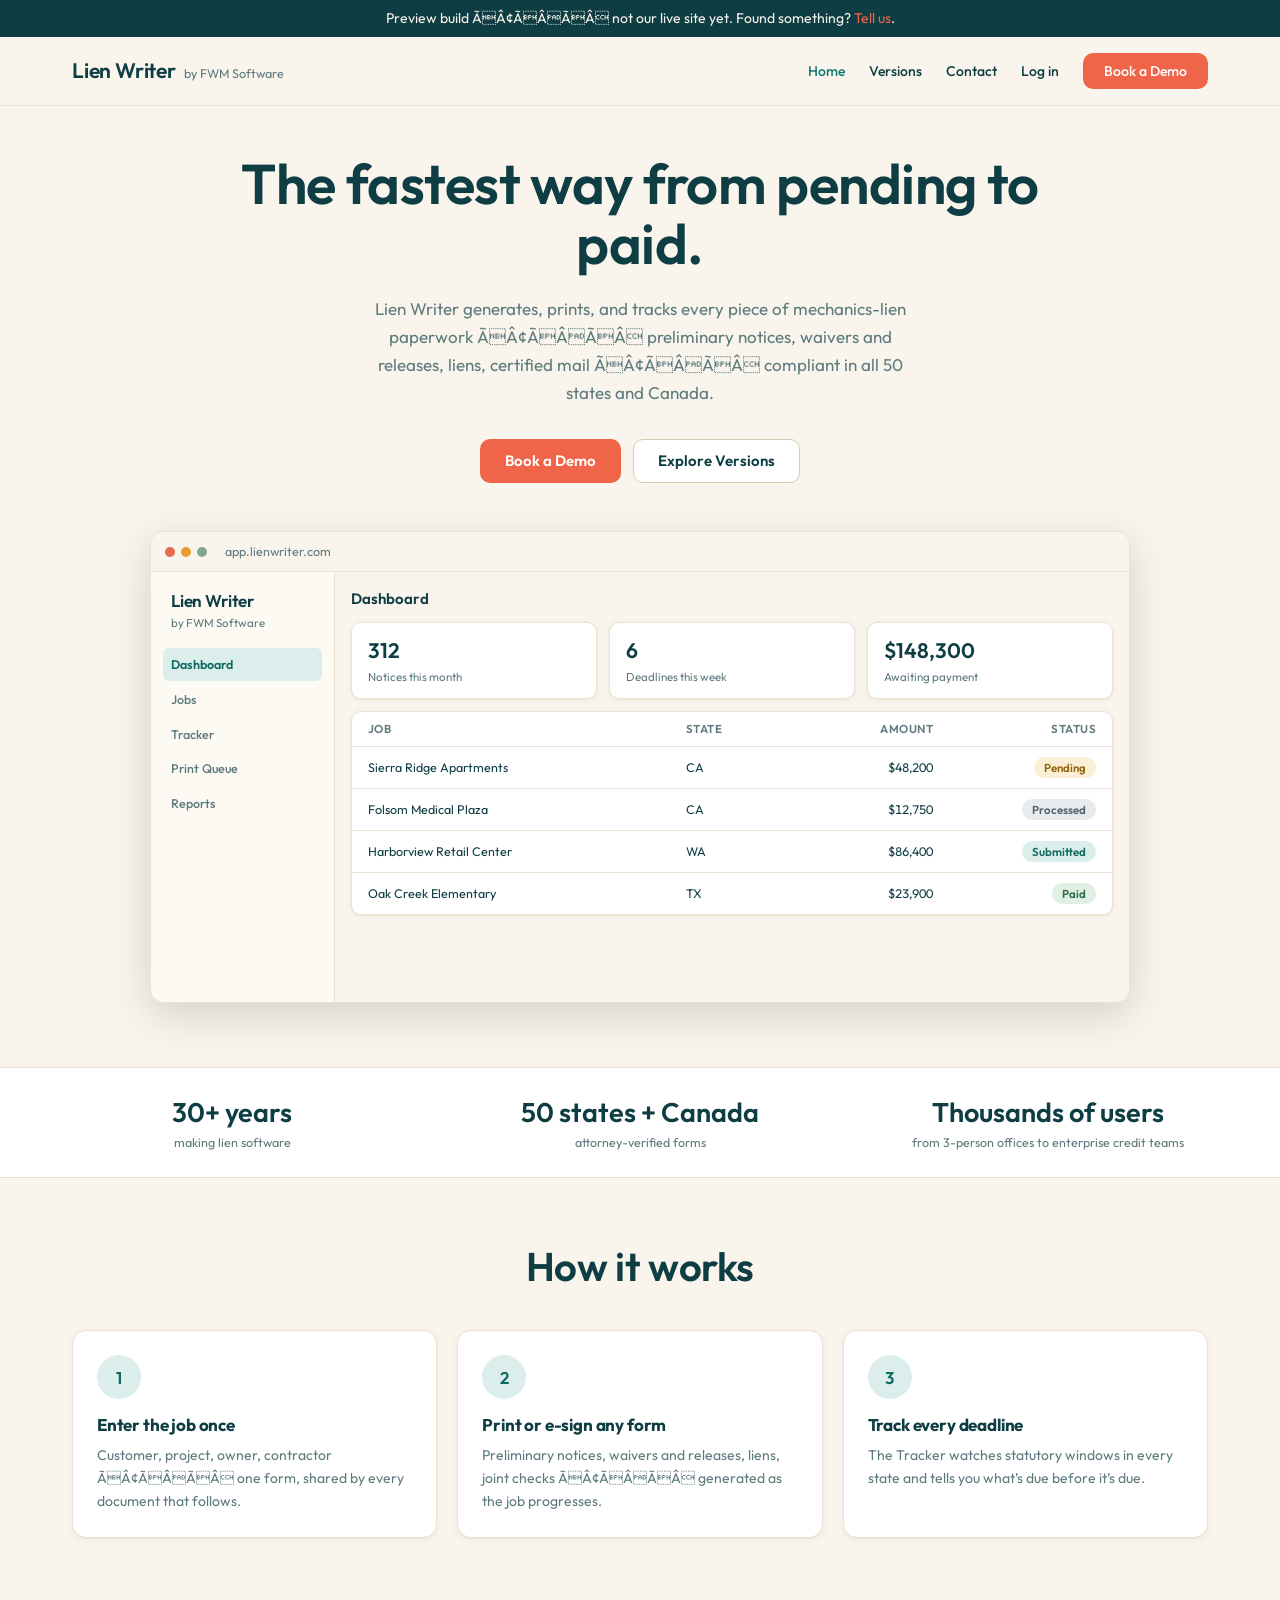
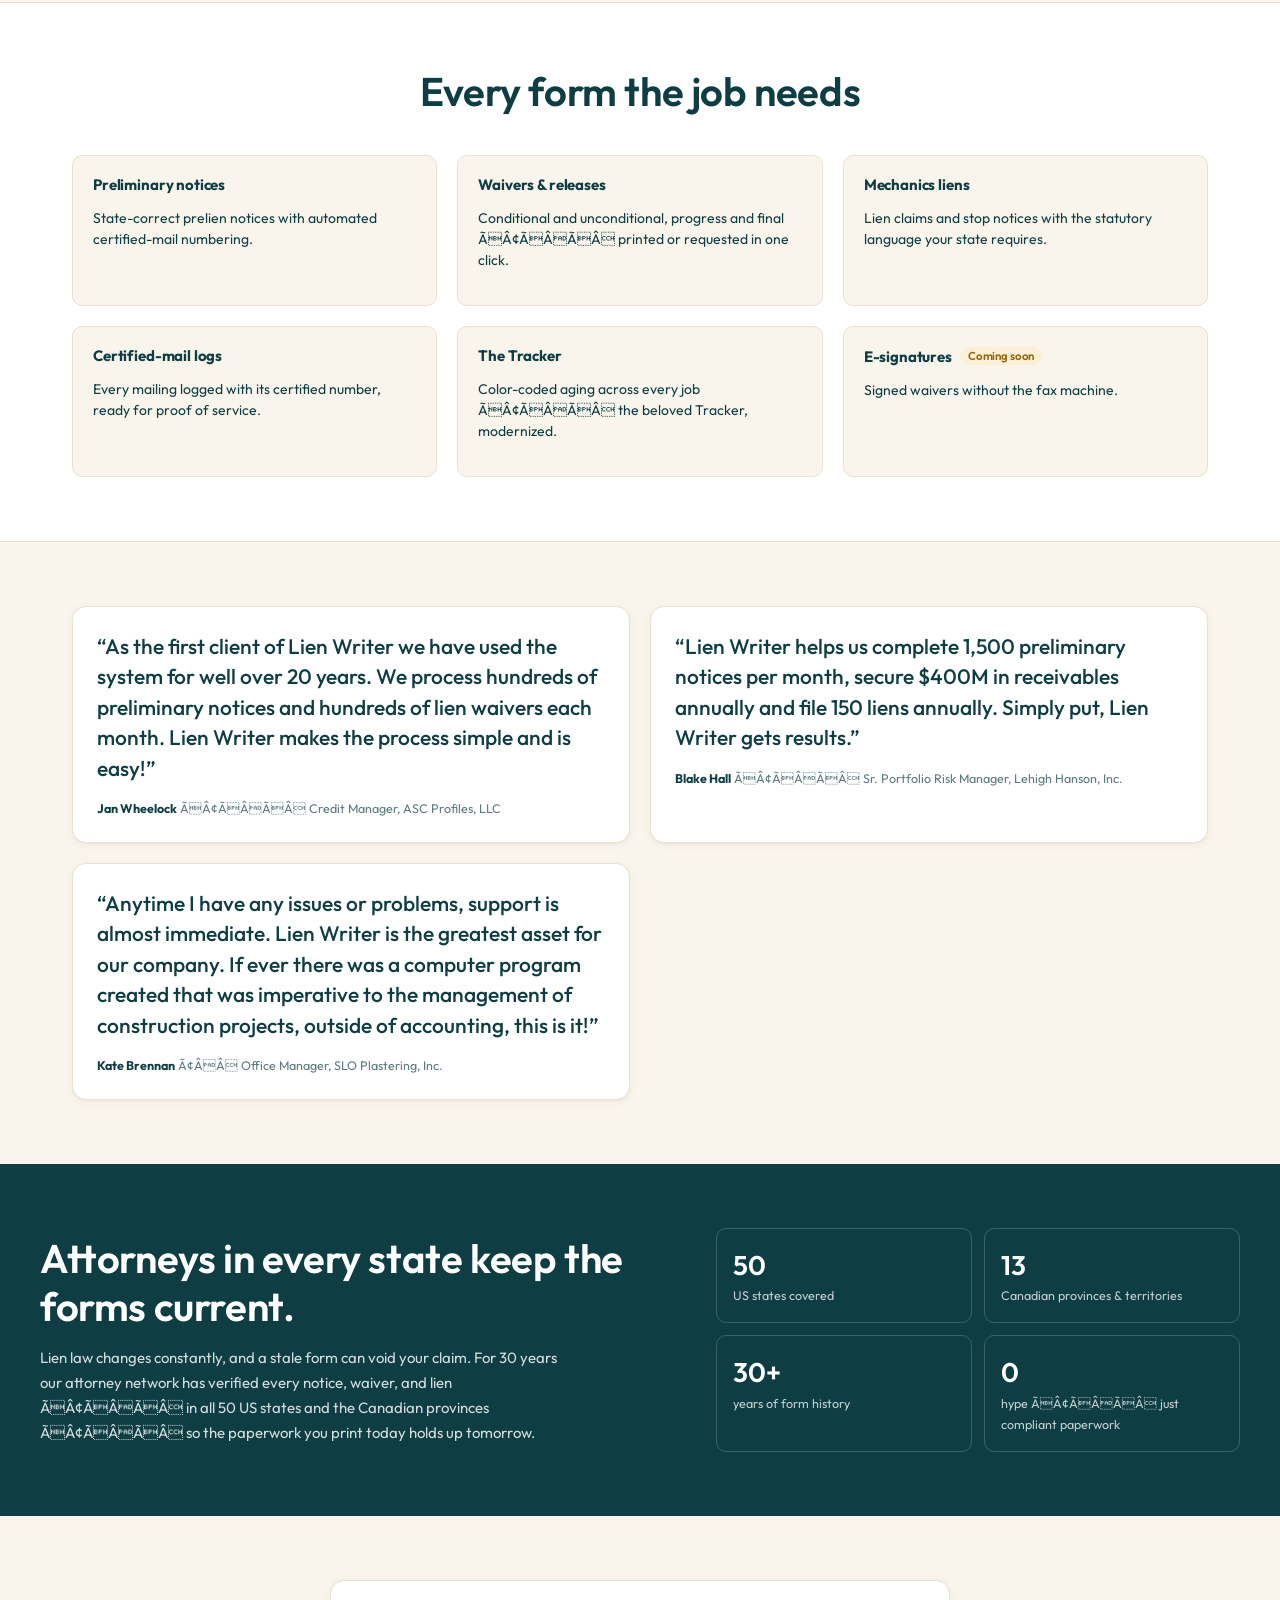
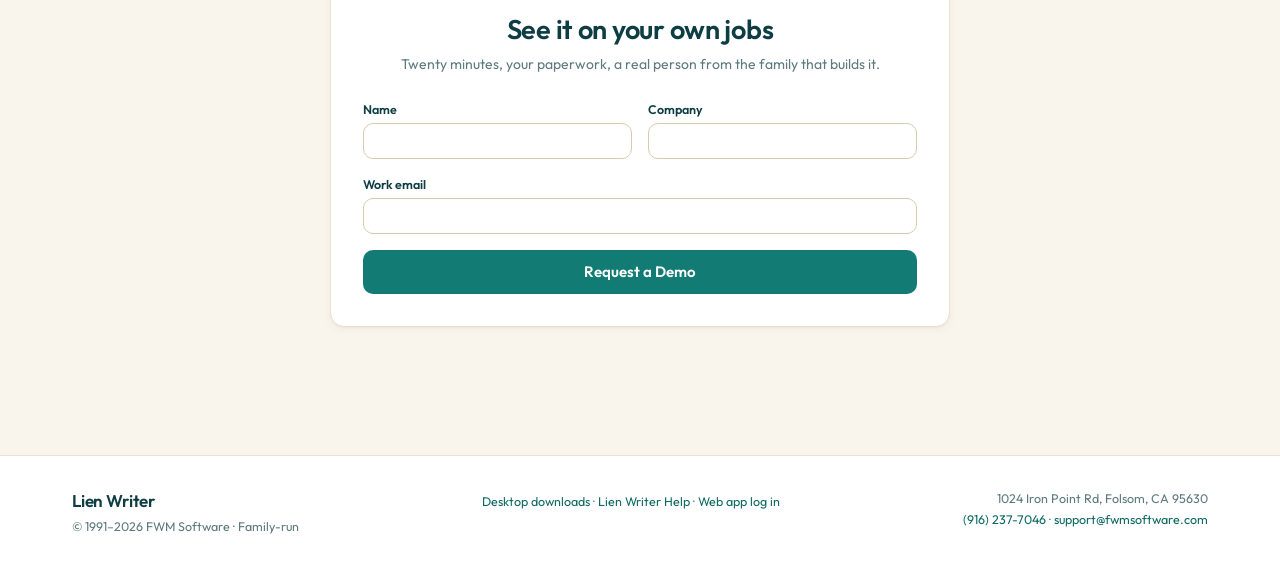
==== commit cc54b6c9: "SEO pass: category-keyword titles and descriptions on all pages" ====
--- a/index.html
+++ b/index.html
@@ -4,15 +4,15 @@
   <meta name="robots" content="noindex, nofollow">
 <meta charset="utf-8">
 <meta name="viewport" content="width=device-width, initial-scale=1">
-<title>Lien WriterÂ® â The fastest way from pending to paid | FWM Software</title>
-<meta name="description" content="Lien Writer generates, prints, and tracks preliminary notices, lien waivers and releases, mechanics liens, and certified-mail logs â compliant in all 50 states and Canada.">
+<title>Mechanics Lien & Preliminary Notice Software â Lien WriterÂ® by FWM Software</title>
+<meta name="description" content="Lien Writer® is mechanics lien software for contractors and suppliers: generate, print, and track preliminary notices, lien waivers and releases, mechanics liens, stop notices, and certified-mail logs — attorney-verified in all 50 states and Canada.">
 <link rel="preconnect" href="https://fonts.googleapis.com">
 <link rel="preconnect" href="https://fonts.gstatic.com" crossorigin>
 <link href="https://fonts.googleapis.com/css2?family=Outfit:wght@400;500;600;700&display=swap" rel="stylesheet">
 <link rel="stylesheet" href="styles.css">
 </head>
 <body>
-  <div style="background:#0E3E44;color:#FAF5EC;text-align:center;padding:8px 16px;font-size:14px">Preview build â not our live site yet. Found something? <a href="contact.html" style="color:#F0654A">Tell us</a>.</div>
+  <div style="background:#0E3E44;color:#FAF5EC;text-align:center;padding:8px 16px;font-size:14px">Preview build ÃÂ¢ÃÂÃÂ not our live site yet. Found something? <a href="contact.html" style="color:#F0654A">Tell us</a>.</div>
 
 <header class="site-header">
   <div class="shell header-inner">
@@ -36,7 +36,7 @@
   <section class="hero">
     <div class="shell">
       <h1>The fastest way from pending to paid.</h1>
-      <p class="hero-sub">Lien Writer generates, prints, and tracks every piece of mechanics-lien paperwork â preliminary notices, waivers and releases, liens, certified mail â compliant in all 50 states and Canada.</p>
+      <p class="hero-sub">Lien Writer generates, prints, and tracks every piece of mechanics-lien paperwork ÃÂ¢ÃÂÃÂ preliminary notices, waivers and releases, liens, certified mail ÃÂ¢ÃÂÃÂ compliant in all 50 states and Canada.</p>
       <div class="hero-ctas">
         <a class="btn btn-accent btn-lg" href="contact.html">Book a Demo</a>
         <a class="btn btn-outline btn-lg" href="versions.html">Explore Versions</a>
@@ -100,12 +100,12 @@
         <div class="card">
           <span class="step-badge">1</span>
           <h3>Enter the job once</h3>
-          <p>Customer, project, owner, contractor â one form, shared by every document that follows.</p>
+          <p>Customer, project, owner, contractor ÃÂ¢ÃÂÃÂ one form, shared by every document that follows.</p>
         </div>
         <div class="card">
           <span class="step-badge">2</span>
           <h3>Print or e-sign any form</h3>
-          <p>Preliminary notices, waivers and releases, liens, joint checks â generated as the job progresses.</p>
+          <p>Preliminary notices, waivers and releases, liens, joint checks ÃÂ¢ÃÂÃÂ generated as the job progresses.</p>
         </div>
         <div class="card">
           <span class="step-badge">3</span>
@@ -127,7 +127,7 @@
         </div>
         <div class="feature">
           <h3>Waivers &amp; releases</h3>
-          <p>Conditional and unconditional, progress and final â printed or requested in one click.</p>
+          <p>Conditional and unconditional, progress and final ÃÂ¢ÃÂÃÂ printed or requested in one click.</p>
         </div>
         <div class="feature">
           <h3>Mechanics liens</h3>
@@ -139,7 +139,7 @@
         </div>
         <div class="feature">
           <h3>The Tracker</h3>
-          <p>Color-coded aging across every job â the beloved Tracker, modernized.</p>
+          <p>Color-coded aging across every job ÃÂ¢ÃÂÃÂ the beloved Tracker, modernized.</p>
         </div>
         <div class="feature">
           <h3>E-signatures<span class="tag-soon">Coming soon</span></h3>
@@ -154,15 +154,15 @@
     <div class="shell grid-2" style="margin-top:0">
       <figure class="card quote-card">
         <blockquote>&ldquo;As the first client of Lien Writer we have used the system for well over 20 years. We process hundreds of preliminary notices and hundreds of lien waivers each month. Lien Writer makes the process simple and is easy!&rdquo;</blockquote>
-        <figcaption><strong>Jan Wheelock</strong> â Credit Manager, ASC Profiles, LLC</figcaption>
+        <figcaption><strong>Jan Wheelock</strong> ÃÂ¢ÃÂÃÂ Credit Manager, ASC Profiles, LLC</figcaption>
       </figure>
       <figure class="card quote-card">
         <blockquote>&ldquo;Lien Writer helps us complete 1,500 preliminary notices per month, secure $400M in receivables annually and file 150 liens annually. Simply put, Lien Writer gets results.&rdquo;</blockquote>
-        <figcaption><strong>Blake Hall</strong> â Sr. Portfolio Risk Manager, Lehigh Hanson, Inc.</figcaption>
+        <figcaption><strong>Blake Hall</strong> ÃÂ¢ÃÂÃÂ Sr. Portfolio Risk Manager, Lehigh Hanson, Inc.</figcaption>
       </figure>
       <figure class="card quote-card">
         <blockquote>&ldquo;Anytime I have any issues or problems, support is almost immediate. Lien Writer is the greatest asset for our company. If ever there was a computer program created that was imperative to the management of construction projects, outside of accounting, this is it!&rdquo;</blockquote>
-        <figcaption><strong>Kate Brennan</strong> — Office Manager, SLO Plastering, Inc.</figcaption>
+        <figcaption><strong>Kate Brennan</strong> Ã¢ÂÂ Office Manager, SLO Plastering, Inc.</figcaption>
       </figure>
     </div>
   </section>
@@ -172,13 +172,13 @@
     <div class="shell compliance-inner">
       <div>
         <h2>Attorneys in every state keep the forms current.</h2>
-        <p>Lien law changes constantly, and a stale form can void your claim. For 30 years our attorney network has verified every notice, waiver, and lien â in all 50 US states and the Canadian provinces â so the paperwork you print today holds up tomorrow.</p>
+        <p>Lien law changes constantly, and a stale form can void your claim. For 30 years our attorney network has verified every notice, waiver, and lien ÃÂ¢ÃÂÃÂ in all 50 US states and the Canadian provinces ÃÂ¢ÃÂÃÂ so the paperwork you print today holds up tomorrow.</p>
       </div>
       <div class="compliance-stats">
         <div class="compliance-stat"><b>50</b><span>US states covered</span></div>
         <div class="compliance-stat"><b>13</b><span>Canadian provinces &amp; territories</span></div>
         <div class="compliance-stat"><b>30+</b><span>years of form history</span></div>
-        <div class="compliance-stat"><b>0</b><span>hype â just compliant paperwork</span></div>
+        <div class="compliance-stat"><b>0</b><span>hype ÃÂ¢ÃÂÃÂ just compliant paperwork</span></div>
       </div>
     </div>
   </section>
@@ -204,7 +204,7 @@
           <input id="demo-email" name="email" type="email" autocomplete="email" required>
         </div>
         <button class="btn btn-primary btn-lg" type="submit" style="width:100%">Request a Demo</button>
-        <p class="form-note" hidden>Your email app should open with the details filled in â just press Send, and we&rsquo;ll be in touch within one business day.</p>
+        <p class="form-note" hidden>Your email app should open with the details filled in ÃÂ¢ÃÂÃÂ just press Send, and we&rsquo;ll be in touch within one business day.</p>
       </form>
     </div>
   </section>
@@ -237,7 +237,7 @@
   var name = f.name.value.trim();
   var company = f.company.value.trim();
   var email = f.email.value.trim();
-  var subject = 'Demo request â ' + name + (company ? ' at ' + company : '');
+  var subject = 'Demo request ÃÂ¢ÃÂÃÂ ' + name + (company ? ' at ' + company : '');
   var body = 'Name: ' + name + '\nCompany: ' + company + '\nWork email: ' + email +
     '\n\nSent from the fwmsoftware.com demo form.';
   window.location.href = 'mailto:support@fwmsoftware.com?subject=' +
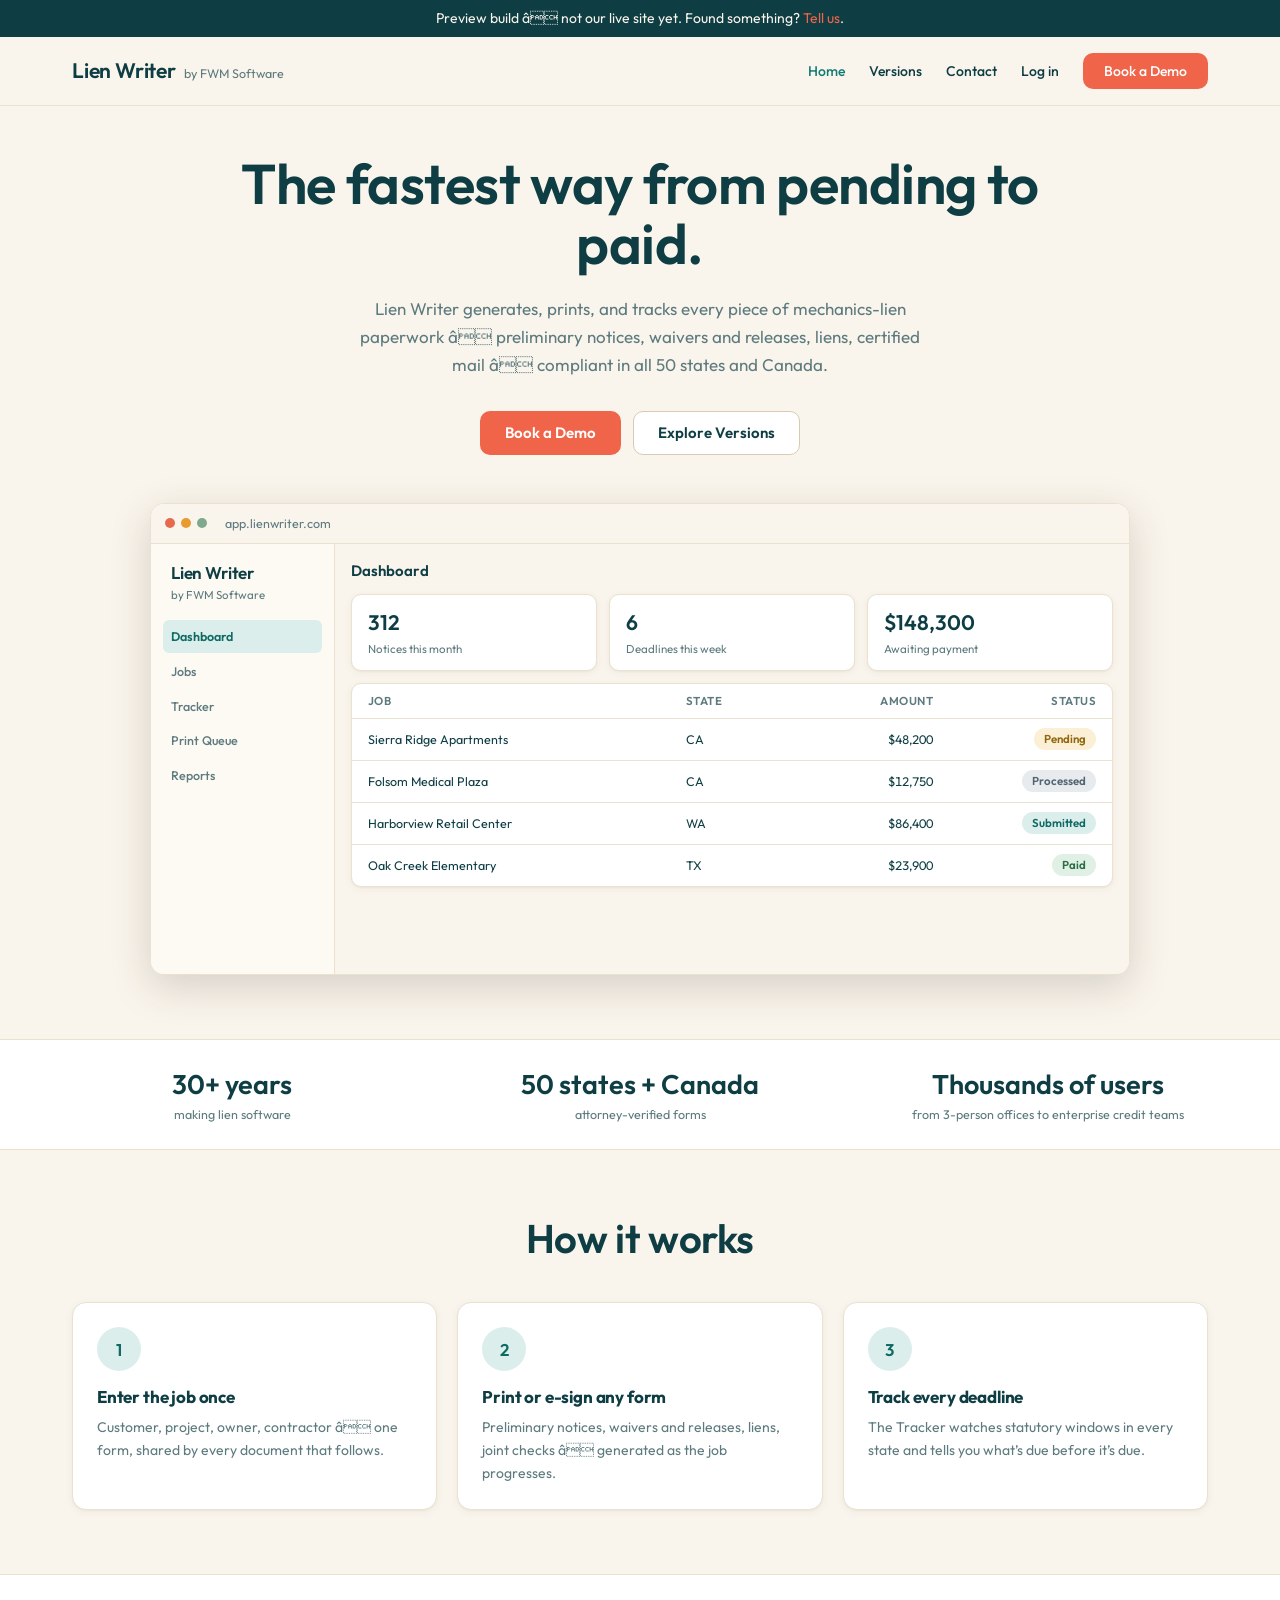
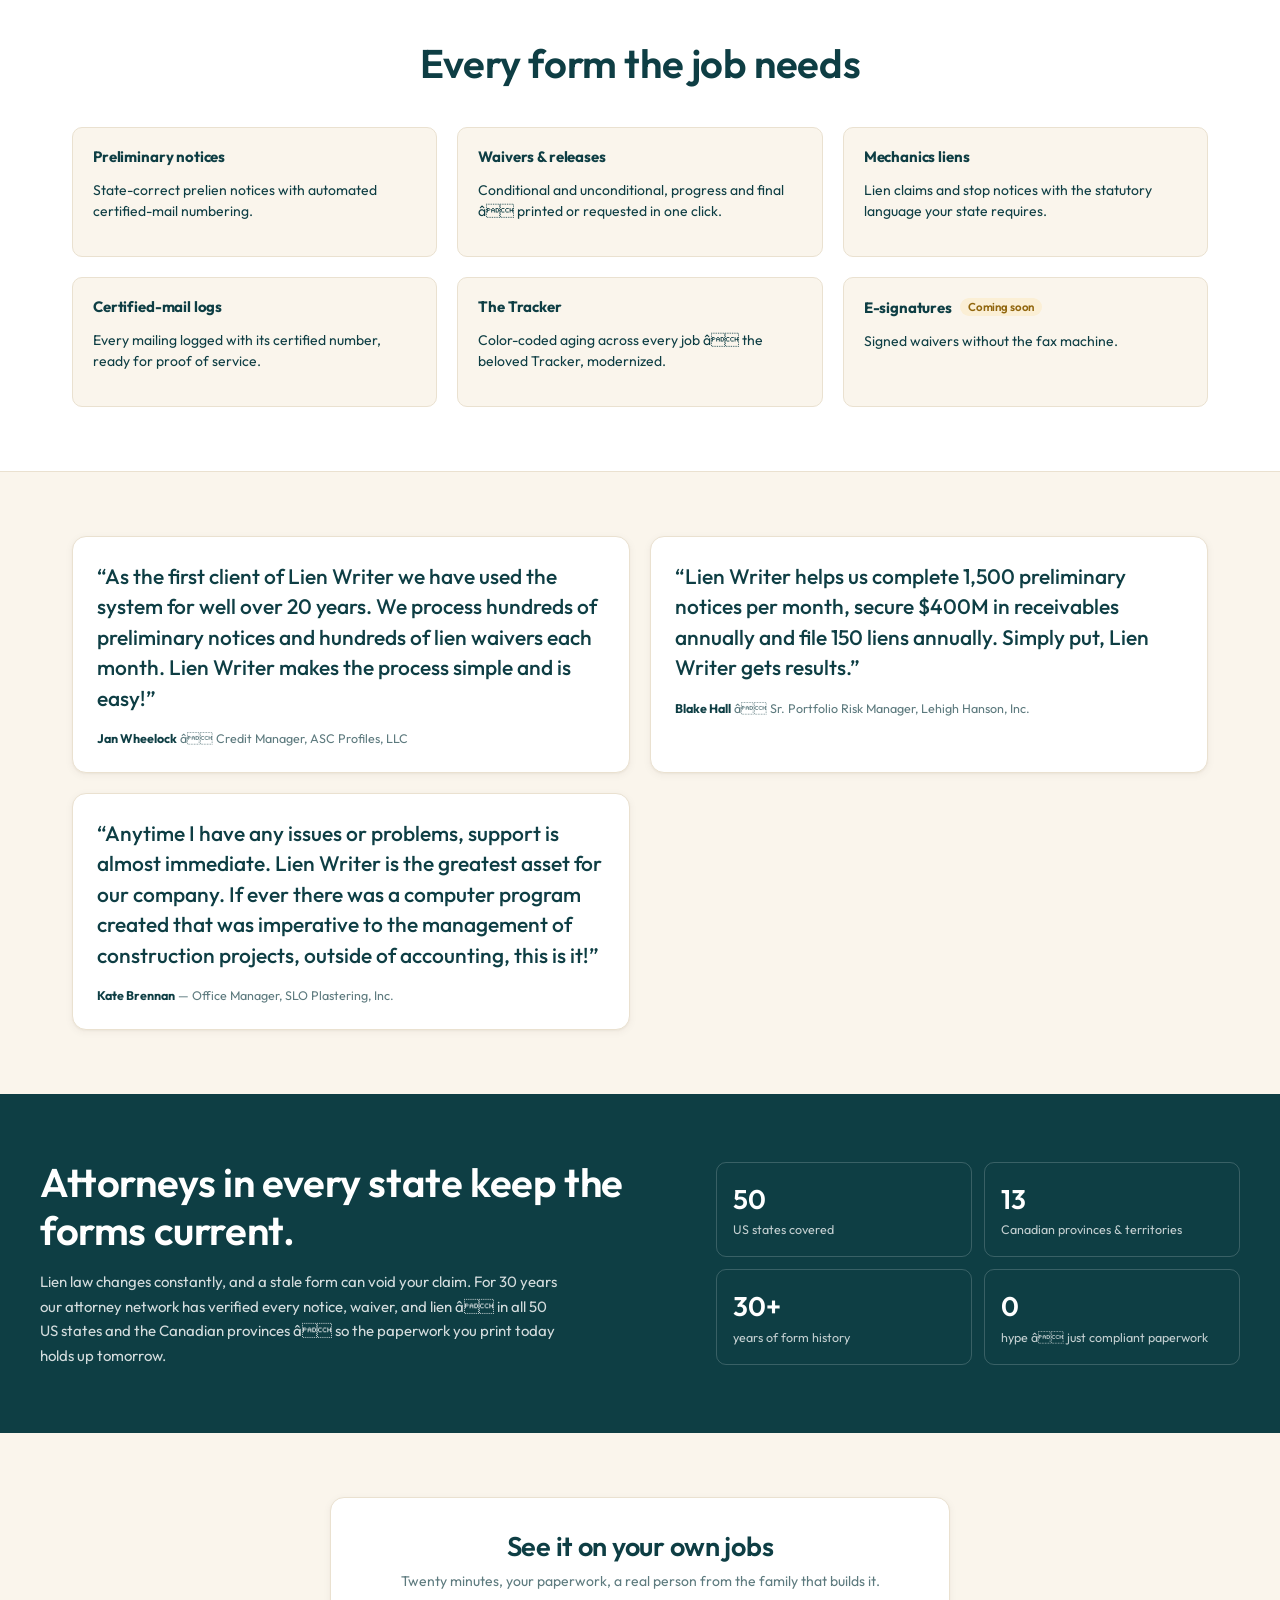
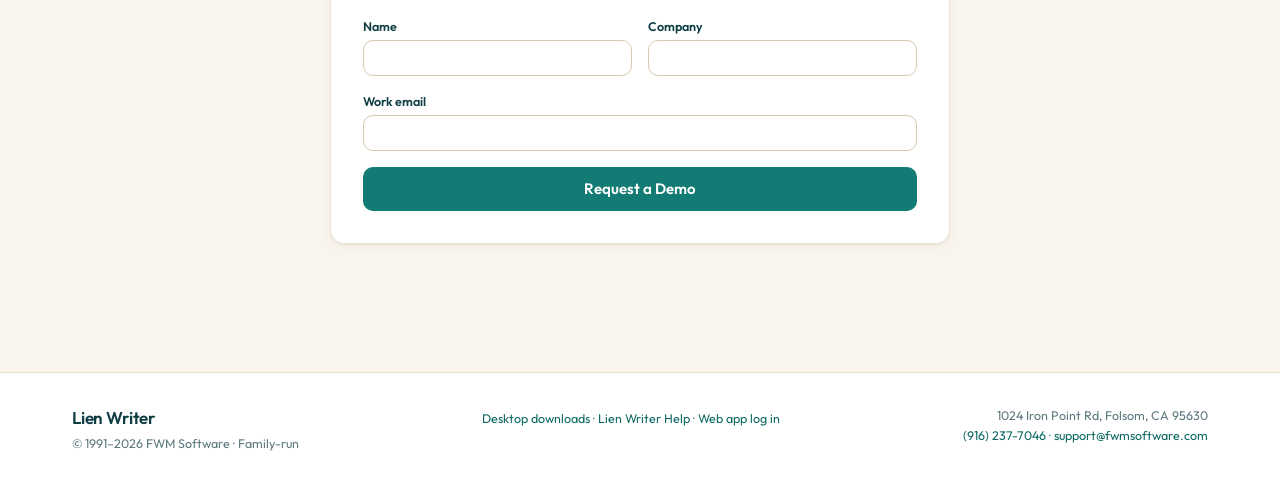
==== commit a28dff42: "Redo SEO titles with ASCII entities; fix double-encoding from previous pass" ====
--- a/index.html
+++ b/index.html
@@ -4,15 +4,15 @@
   <meta name="robots" content="noindex, nofollow">
 <meta charset="utf-8">
 <meta name="viewport" content="width=device-width, initial-scale=1">
-<title>Mechanics Lien & Preliminary Notice Software â Lien WriterÂ® by FWM Software</title>
-<meta name="description" content="Lien Writer® is mechanics lien software for contractors and suppliers: generate, print, and track preliminary notices, lien waivers and releases, mechanics liens, stop notices, and certified-mail logs — attorney-verified in all 50 states and Canada.">
+<title>Mechanics Lien &amp; Preliminary Notice Software &mdash; Lien Writer&reg; by FWM Software</title>
+<meta name="description" content="Lien Writer&reg; is mechanics lien software for contractors and suppliers: generate, print, and track preliminary notices, lien waivers and releases, mechanics liens, stop notices, and certified-mail logs, attorney-verified in all 50 states and Canada.">
 <link rel="preconnect" href="https://fonts.googleapis.com">
 <link rel="preconnect" href="https://fonts.gstatic.com" crossorigin>
 <link href="https://fonts.googleapis.com/css2?family=Outfit:wght@400;500;600;700&display=swap" rel="stylesheet">
 <link rel="stylesheet" href="styles.css">
 </head>
 <body>
-  <div style="background:#0E3E44;color:#FAF5EC;text-align:center;padding:8px 16px;font-size:14px">Preview build ÃÂ¢ÃÂÃÂ not our live site yet. Found something? <a href="contact.html" style="color:#F0654A">Tell us</a>.</div>
+  <div style="background:#0E3E44;color:#FAF5EC;text-align:center;padding:8px 16px;font-size:14px">Preview build â not our live site yet. Found something? <a href="contact.html" style="color:#F0654A">Tell us</a>.</div>
 
 <header class="site-header">
   <div class="shell header-inner">
@@ -36,7 +36,7 @@
   <section class="hero">
     <div class="shell">
       <h1>The fastest way from pending to paid.</h1>
-      <p class="hero-sub">Lien Writer generates, prints, and tracks every piece of mechanics-lien paperwork ÃÂ¢ÃÂÃÂ preliminary notices, waivers and releases, liens, certified mail ÃÂ¢ÃÂÃÂ compliant in all 50 states and Canada.</p>
+      <p class="hero-sub">Lien Writer generates, prints, and tracks every piece of mechanics-lien paperwork â preliminary notices, waivers and releases, liens, certified mail â compliant in all 50 states and Canada.</p>
       <div class="hero-ctas">
         <a class="btn btn-accent btn-lg" href="contact.html">Book a Demo</a>
         <a class="btn btn-outline btn-lg" href="versions.html">Explore Versions</a>
@@ -100,12 +100,12 @@
         <div class="card">
           <span class="step-badge">1</span>
           <h3>Enter the job once</h3>
-          <p>Customer, project, owner, contractor ÃÂ¢ÃÂÃÂ one form, shared by every document that follows.</p>
+          <p>Customer, project, owner, contractor â one form, shared by every document that follows.</p>
         </div>
         <div class="card">
           <span class="step-badge">2</span>
           <h3>Print or e-sign any form</h3>
-          <p>Preliminary notices, waivers and releases, liens, joint checks ÃÂ¢ÃÂÃÂ generated as the job progresses.</p>
+          <p>Preliminary notices, waivers and releases, liens, joint checks â generated as the job progresses.</p>
         </div>
         <div class="card">
           <span class="step-badge">3</span>
@@ -127,7 +127,7 @@
         </div>
         <div class="feature">
           <h3>Waivers &amp; releases</h3>
-          <p>Conditional and unconditional, progress and final ÃÂ¢ÃÂÃÂ printed or requested in one click.</p>
+          <p>Conditional and unconditional, progress and final â printed or requested in one click.</p>
         </div>
         <div class="feature">
           <h3>Mechanics liens</h3>
@@ -139,7 +139,7 @@
         </div>
         <div class="feature">
           <h3>The Tracker</h3>
-          <p>Color-coded aging across every job ÃÂ¢ÃÂÃÂ the beloved Tracker, modernized.</p>
+          <p>Color-coded aging across every job â the beloved Tracker, modernized.</p>
         </div>
         <div class="feature">
           <h3>E-signatures<span class="tag-soon">Coming soon</span></h3>
@@ -154,15 +154,15 @@
     <div class="shell grid-2" style="margin-top:0">
       <figure class="card quote-card">
         <blockquote>&ldquo;As the first client of Lien Writer we have used the system for well over 20 years. We process hundreds of preliminary notices and hundreds of lien waivers each month. Lien Writer makes the process simple and is easy!&rdquo;</blockquote>
-        <figcaption><strong>Jan Wheelock</strong> ÃÂ¢ÃÂÃÂ Credit Manager, ASC Profiles, LLC</figcaption>
+        <figcaption><strong>Jan Wheelock</strong> â Credit Manager, ASC Profiles, LLC</figcaption>
       </figure>
       <figure class="card quote-card">
         <blockquote>&ldquo;Lien Writer helps us complete 1,500 preliminary notices per month, secure $400M in receivables annually and file 150 liens annually. Simply put, Lien Writer gets results.&rdquo;</blockquote>
-        <figcaption><strong>Blake Hall</strong> ÃÂ¢ÃÂÃÂ Sr. Portfolio Risk Manager, Lehigh Hanson, Inc.</figcaption>
+        <figcaption><strong>Blake Hall</strong> â Sr. Portfolio Risk Manager, Lehigh Hanson, Inc.</figcaption>
       </figure>
       <figure class="card quote-card">
         <blockquote>&ldquo;Anytime I have any issues or problems, support is almost immediate. Lien Writer is the greatest asset for our company. If ever there was a computer program created that was imperative to the management of construction projects, outside of accounting, this is it!&rdquo;</blockquote>
-        <figcaption><strong>Kate Brennan</strong> Ã¢ÂÂ Office Manager, SLO Plastering, Inc.</figcaption>
+        <figcaption><strong>Kate Brennan</strong> — Office Manager, SLO Plastering, Inc.</figcaption>
       </figure>
     </div>
   </section>
@@ -172,13 +172,13 @@
     <div class="shell compliance-inner">
       <div>
         <h2>Attorneys in every state keep the forms current.</h2>
-        <p>Lien law changes constantly, and a stale form can void your claim. For 30 years our attorney network has verified every notice, waiver, and lien ÃÂ¢ÃÂÃÂ in all 50 US states and the Canadian provinces ÃÂ¢ÃÂÃÂ so the paperwork you print today holds up tomorrow.</p>
+        <p>Lien law changes constantly, and a stale form can void your claim. For 30 years our attorney network has verified every notice, waiver, and lien â in all 50 US states and the Canadian provinces â so the paperwork you print today holds up tomorrow.</p>
       </div>
       <div class="compliance-stats">
         <div class="compliance-stat"><b>50</b><span>US states covered</span></div>
         <div class="compliance-stat"><b>13</b><span>Canadian provinces &amp; territories</span></div>
         <div class="compliance-stat"><b>30+</b><span>years of form history</span></div>
-        <div class="compliance-stat"><b>0</b><span>hype ÃÂ¢ÃÂÃÂ just compliant paperwork</span></div>
+        <div class="compliance-stat"><b>0</b><span>hype â just compliant paperwork</span></div>
       </div>
     </div>
   </section>
@@ -204,7 +204,7 @@
           <input id="demo-email" name="email" type="email" autocomplete="email" required>
         </div>
         <button class="btn btn-primary btn-lg" type="submit" style="width:100%">Request a Demo</button>
-        <p class="form-note" hidden>Your email app should open with the details filled in ÃÂ¢ÃÂÃÂ just press Send, and we&rsquo;ll be in touch within one business day.</p>
+        <p class="form-note" hidden>Your email app should open with the details filled in â just press Send, and we&rsquo;ll be in touch within one business day.</p>
       </form>
     </div>
   </section>
@@ -237,7 +237,7 @@
   var name = f.name.value.trim();
   var company = f.company.value.trim();
   var email = f.email.value.trim();
-  var subject = 'Demo request ÃÂ¢ÃÂÃÂ ' + name + (company ? ' at ' + company : '');
+  var subject = 'Demo request â ' + name + (company ? ' at ' + company : '');
   var body = 'Name: ' + name + '\nCompany: ' + company + '\nWork email: ' + email +
     '\n\nSent from the fwmsoftware.com demo form.';
   window.location.href = 'mailto:support@fwmsoftware.com?subject=' +
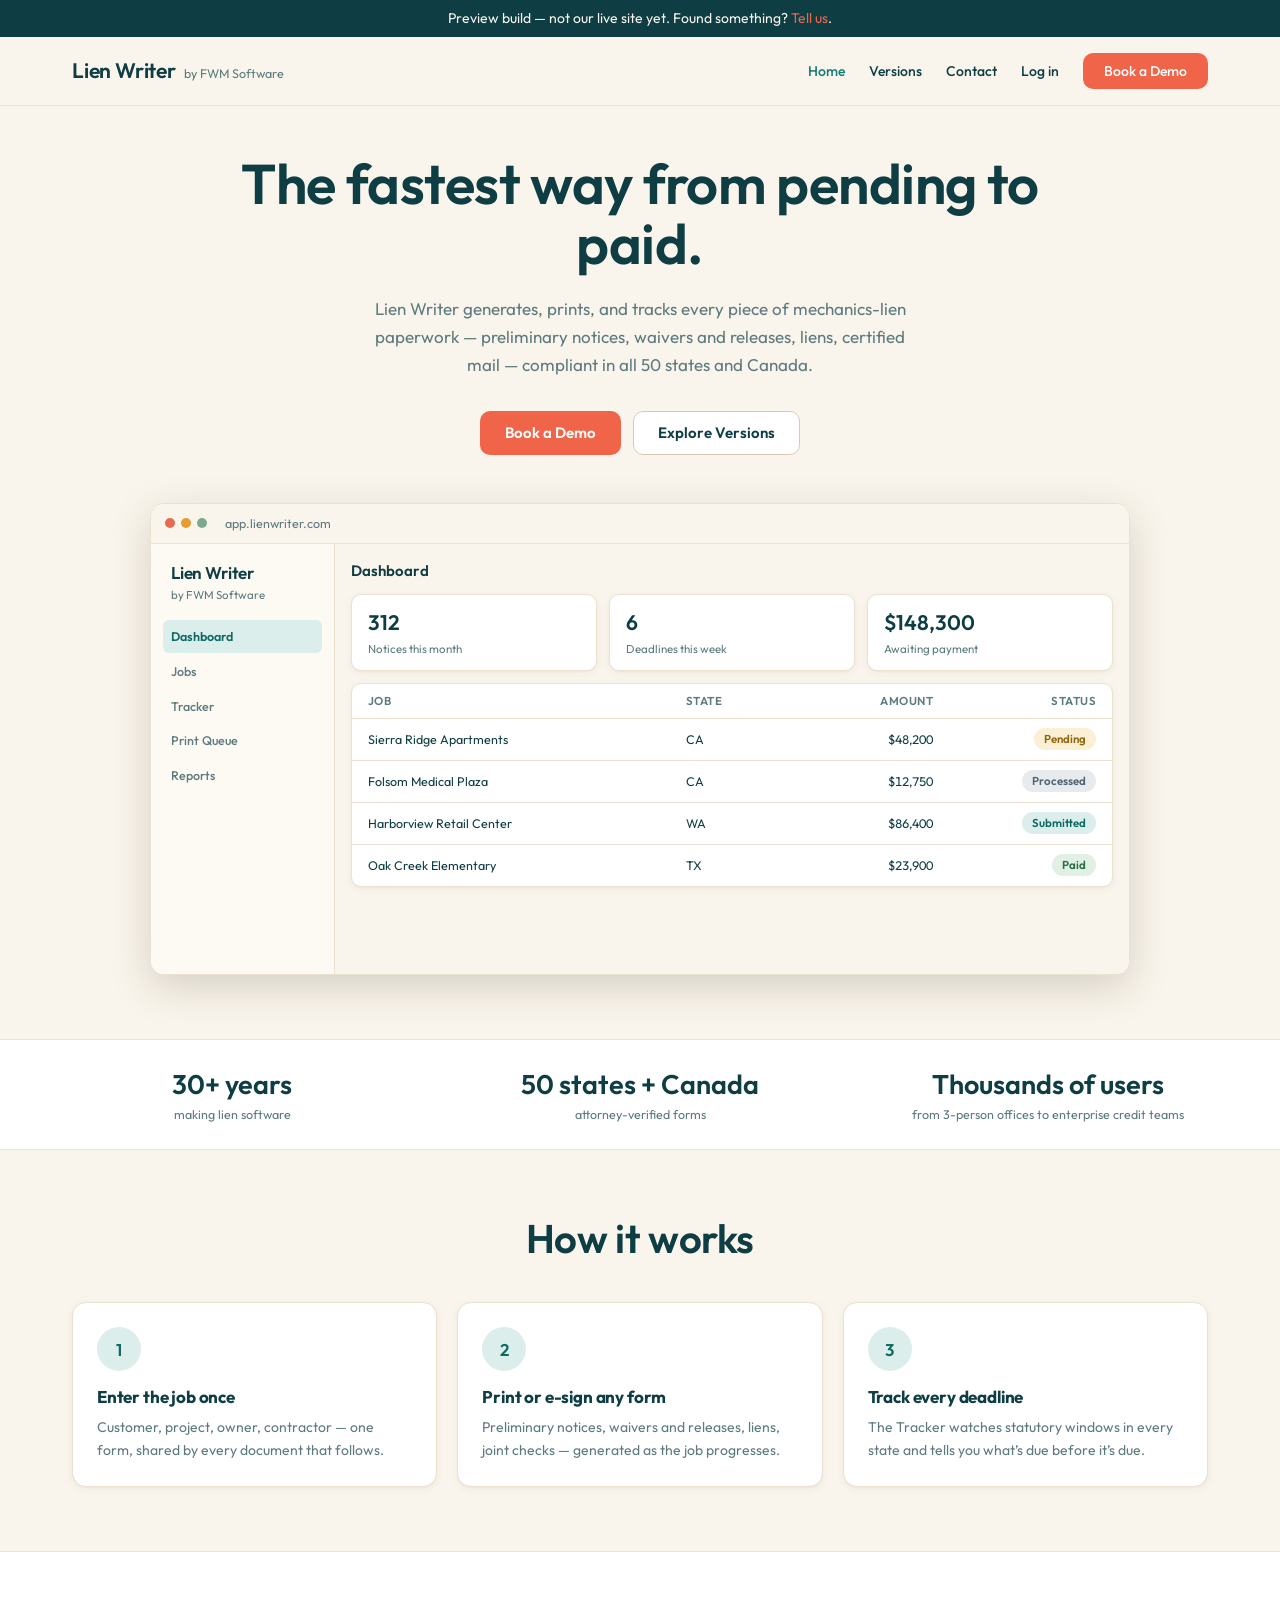
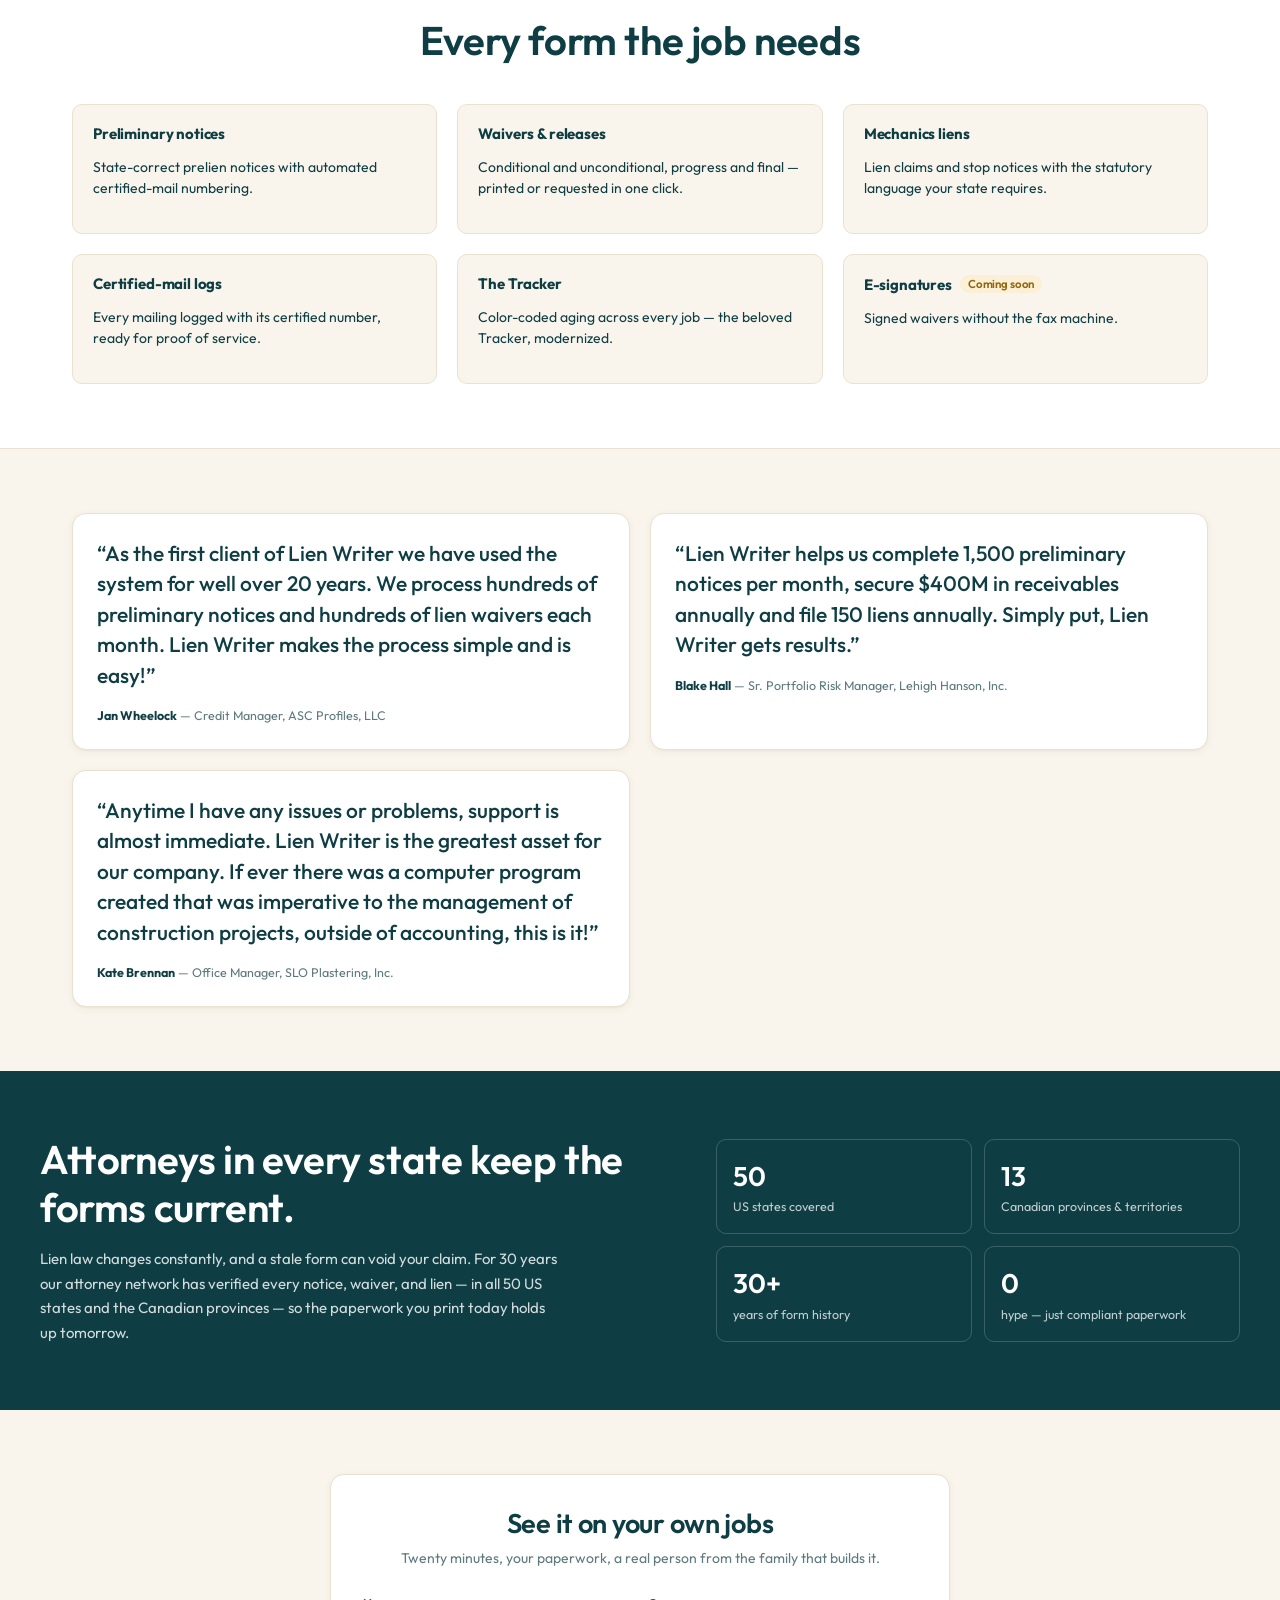
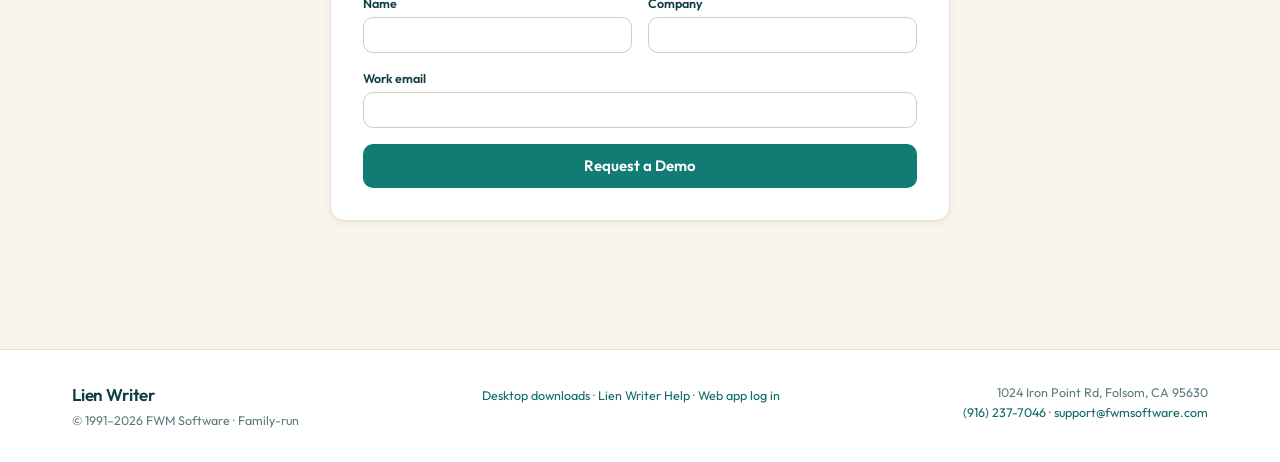
==== commit 8f14e2ee: "Rebuild index.html from clean base; all edits ASCII-entity safe" ====
--- a/index.html
+++ b/index.html
@@ -12,7 +12,7 @@
 <link rel="stylesheet" href="styles.css">
 </head>
 <body>
-  <div style="background:#0E3E44;color:#FAF5EC;text-align:center;padding:8px 16px;font-size:14px">Preview build â not our live site yet. Found something? <a href="contact.html" style="color:#F0654A">Tell us</a>.</div>
+  <div style="background:#0E3E44;color:#FAF5EC;text-align:center;padding:8px 16px;font-size:14px">Preview build — not our live site yet. Found something? <a href="contact.html" style="color:#F0654A">Tell us</a>.</div>
 
 <header class="site-header">
   <div class="shell header-inner">
@@ -36,7 +36,7 @@
   <section class="hero">
     <div class="shell">
       <h1>The fastest way from pending to paid.</h1>
-      <p class="hero-sub">Lien Writer generates, prints, and tracks every piece of mechanics-lien paperwork â preliminary notices, waivers and releases, liens, certified mail â compliant in all 50 states and Canada.</p>
+      <p class="hero-sub">Lien Writer generates, prints, and tracks every piece of mechanics-lien paperwork — preliminary notices, waivers and releases, liens, certified mail — compliant in all 50 states and Canada.</p>
       <div class="hero-ctas">
         <a class="btn btn-accent btn-lg" href="contact.html">Book a Demo</a>
         <a class="btn btn-outline btn-lg" href="versions.html">Explore Versions</a>
@@ -100,12 +100,12 @@
         <div class="card">
           <span class="step-badge">1</span>
           <h3>Enter the job once</h3>
-          <p>Customer, project, owner, contractor â one form, shared by every document that follows.</p>
+          <p>Customer, project, owner, contractor — one form, shared by every document that follows.</p>
         </div>
         <div class="card">
           <span class="step-badge">2</span>
           <h3>Print or e-sign any form</h3>
-          <p>Preliminary notices, waivers and releases, liens, joint checks â generated as the job progresses.</p>
+          <p>Preliminary notices, waivers and releases, liens, joint checks — generated as the job progresses.</p>
         </div>
         <div class="card">
           <span class="step-badge">3</span>
@@ -127,7 +127,7 @@
         </div>
         <div class="feature">
           <h3>Waivers &amp; releases</h3>
-          <p>Conditional and unconditional, progress and final â printed or requested in one click.</p>
+          <p>Conditional and unconditional, progress and final — printed or requested in one click.</p>
         </div>
         <div class="feature">
           <h3>Mechanics liens</h3>
@@ -139,7 +139,7 @@
         </div>
         <div class="feature">
           <h3>The Tracker</h3>
-          <p>Color-coded aging across every job â the beloved Tracker, modernized.</p>
+          <p>Color-coded aging across every job — the beloved Tracker, modernized.</p>
         </div>
         <div class="feature">
           <h3>E-signatures<span class="tag-soon">Coming soon</span></h3>
@@ -154,15 +154,15 @@
     <div class="shell grid-2" style="margin-top:0">
       <figure class="card quote-card">
         <blockquote>&ldquo;As the first client of Lien Writer we have used the system for well over 20 years. We process hundreds of preliminary notices and hundreds of lien waivers each month. Lien Writer makes the process simple and is easy!&rdquo;</blockquote>
-        <figcaption><strong>Jan Wheelock</strong> â Credit Manager, ASC Profiles, LLC</figcaption>
+        <figcaption><strong>Jan Wheelock</strong> — Credit Manager, ASC Profiles, LLC</figcaption>
       </figure>
       <figure class="card quote-card">
         <blockquote>&ldquo;Lien Writer helps us complete 1,500 preliminary notices per month, secure $400M in receivables annually and file 150 liens annually. Simply put, Lien Writer gets results.&rdquo;</blockquote>
-        <figcaption><strong>Blake Hall</strong> â Sr. Portfolio Risk Manager, Lehigh Hanson, Inc.</figcaption>
+        <figcaption><strong>Blake Hall</strong> — Sr. Portfolio Risk Manager, Lehigh Hanson, Inc.</figcaption>
       </figure>
       <figure class="card quote-card">
         <blockquote>&ldquo;Anytime I have any issues or problems, support is almost immediate. Lien Writer is the greatest asset for our company. If ever there was a computer program created that was imperative to the management of construction projects, outside of accounting, this is it!&rdquo;</blockquote>
-        <figcaption><strong>Kate Brennan</strong> — Office Manager, SLO Plastering, Inc.</figcaption>
+        <figcaption><strong>Kate Brennan</strong> &mdash; Office Manager, SLO Plastering, Inc.</figcaption>
       </figure>
     </div>
   </section>
@@ -172,13 +172,13 @@
     <div class="shell compliance-inner">
       <div>
         <h2>Attorneys in every state keep the forms current.</h2>
-        <p>Lien law changes constantly, and a stale form can void your claim. For 30 years our attorney network has verified every notice, waiver, and lien â in all 50 US states and the Canadian provinces â so the paperwork you print today holds up tomorrow.</p>
+        <p>Lien law changes constantly, and a stale form can void your claim. For 30 years our attorney network has verified every notice, waiver, and lien — in all 50 US states and the Canadian provinces — so the paperwork you print today holds up tomorrow.</p>
       </div>
       <div class="compliance-stats">
         <div class="compliance-stat"><b>50</b><span>US states covered</span></div>
         <div class="compliance-stat"><b>13</b><span>Canadian provinces &amp; territories</span></div>
         <div class="compliance-stat"><b>30+</b><span>years of form history</span></div>
-        <div class="compliance-stat"><b>0</b><span>hype â just compliant paperwork</span></div>
+        <div class="compliance-stat"><b>0</b><span>hype — just compliant paperwork</span></div>
       </div>
     </div>
   </section>
@@ -204,7 +204,7 @@
           <input id="demo-email" name="email" type="email" autocomplete="email" required>
         </div>
         <button class="btn btn-primary btn-lg" type="submit" style="width:100%">Request a Demo</button>
-        <p class="form-note" hidden>Your email app should open with the details filled in â just press Send, and we&rsquo;ll be in touch within one business day.</p>
+        <p class="form-note" hidden>Your email app should open with the details filled in — just press Send, and we&rsquo;ll be in touch within one business day.</p>
       </form>
     </div>
   </section>
@@ -237,7 +237,7 @@
   var name = f.name.value.trim();
   var company = f.company.value.trim();
   var email = f.email.value.trim();
-  var subject = 'Demo request â ' + name + (company ? ' at ' + company : '');
+  var subject = 'Demo request — ' + name + (company ? ' at ' + company : '');
   var body = 'Name: ' + name + '\nCompany: ' + company + '\nWork email: ' + email +
     '\n\nSent from the fwmsoftware.com demo form.';
   window.location.href = 'mailto:support@fwmsoftware.com?subject=' +
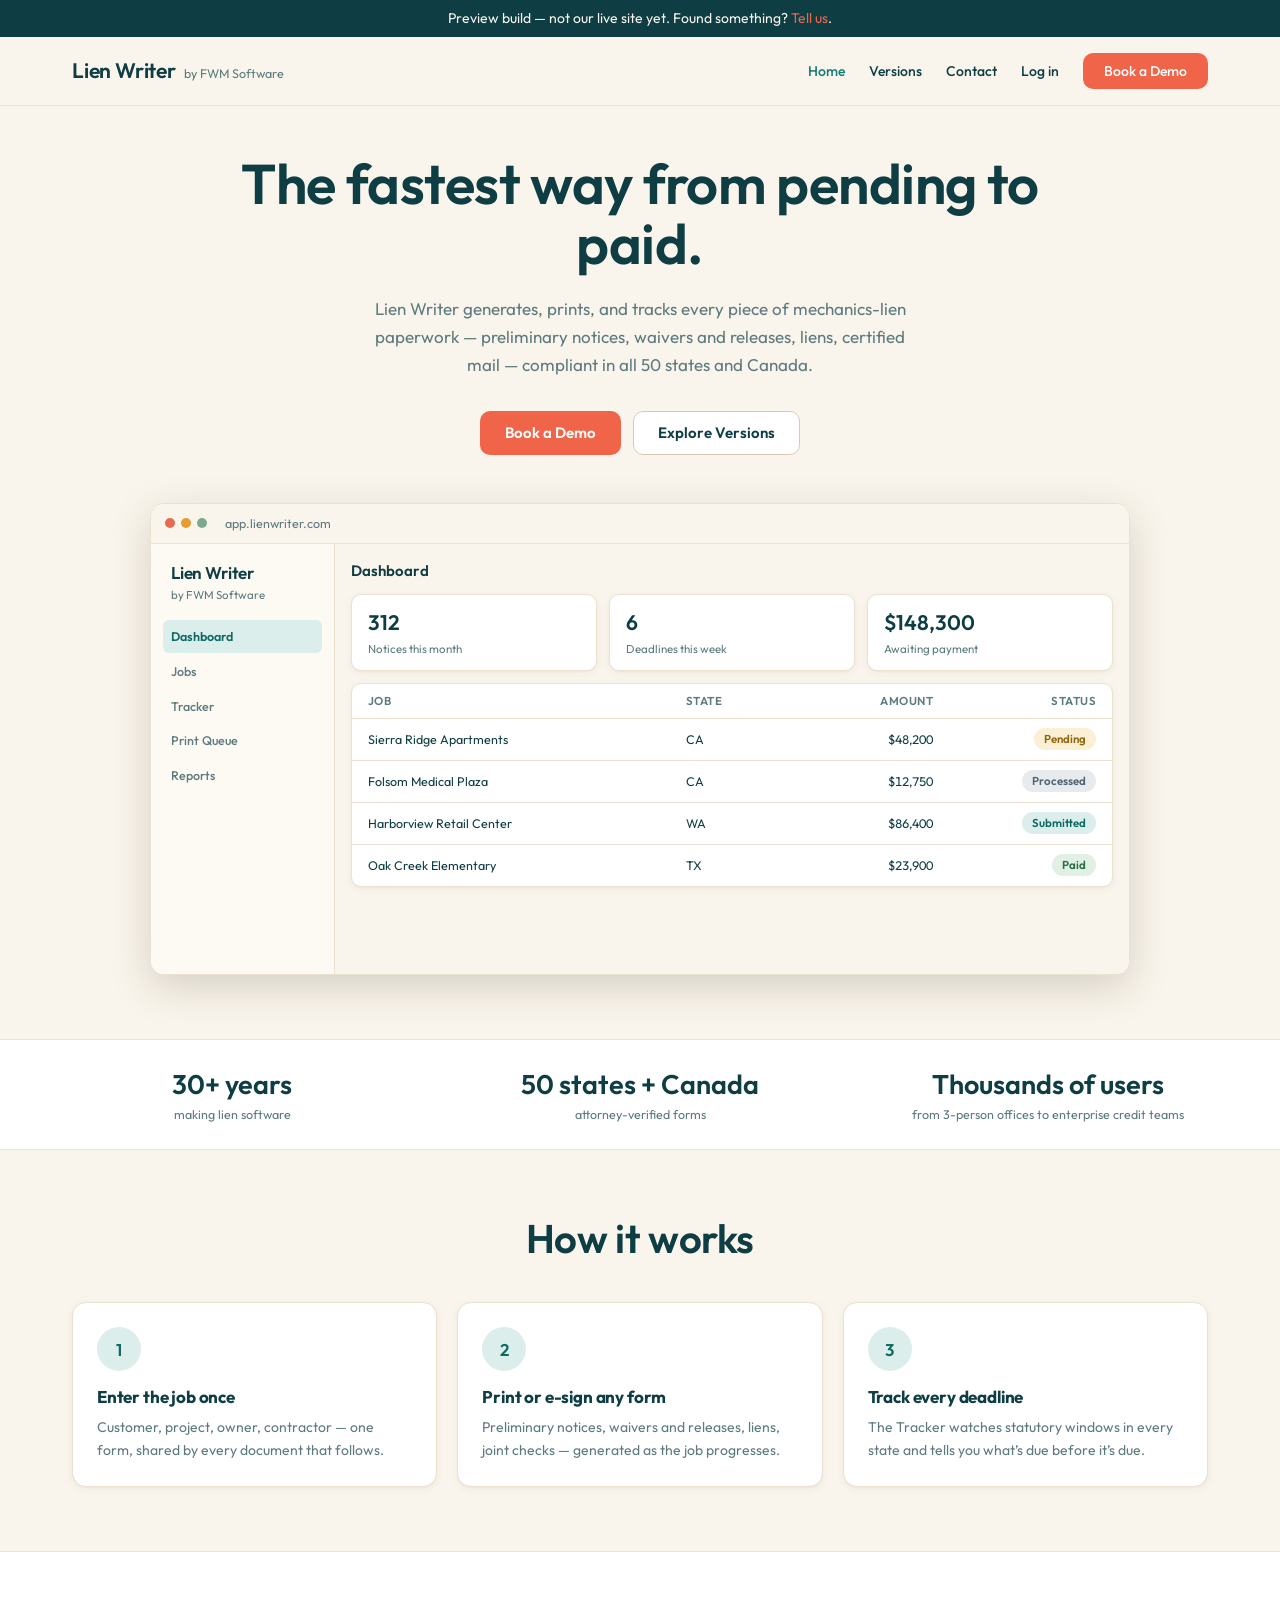
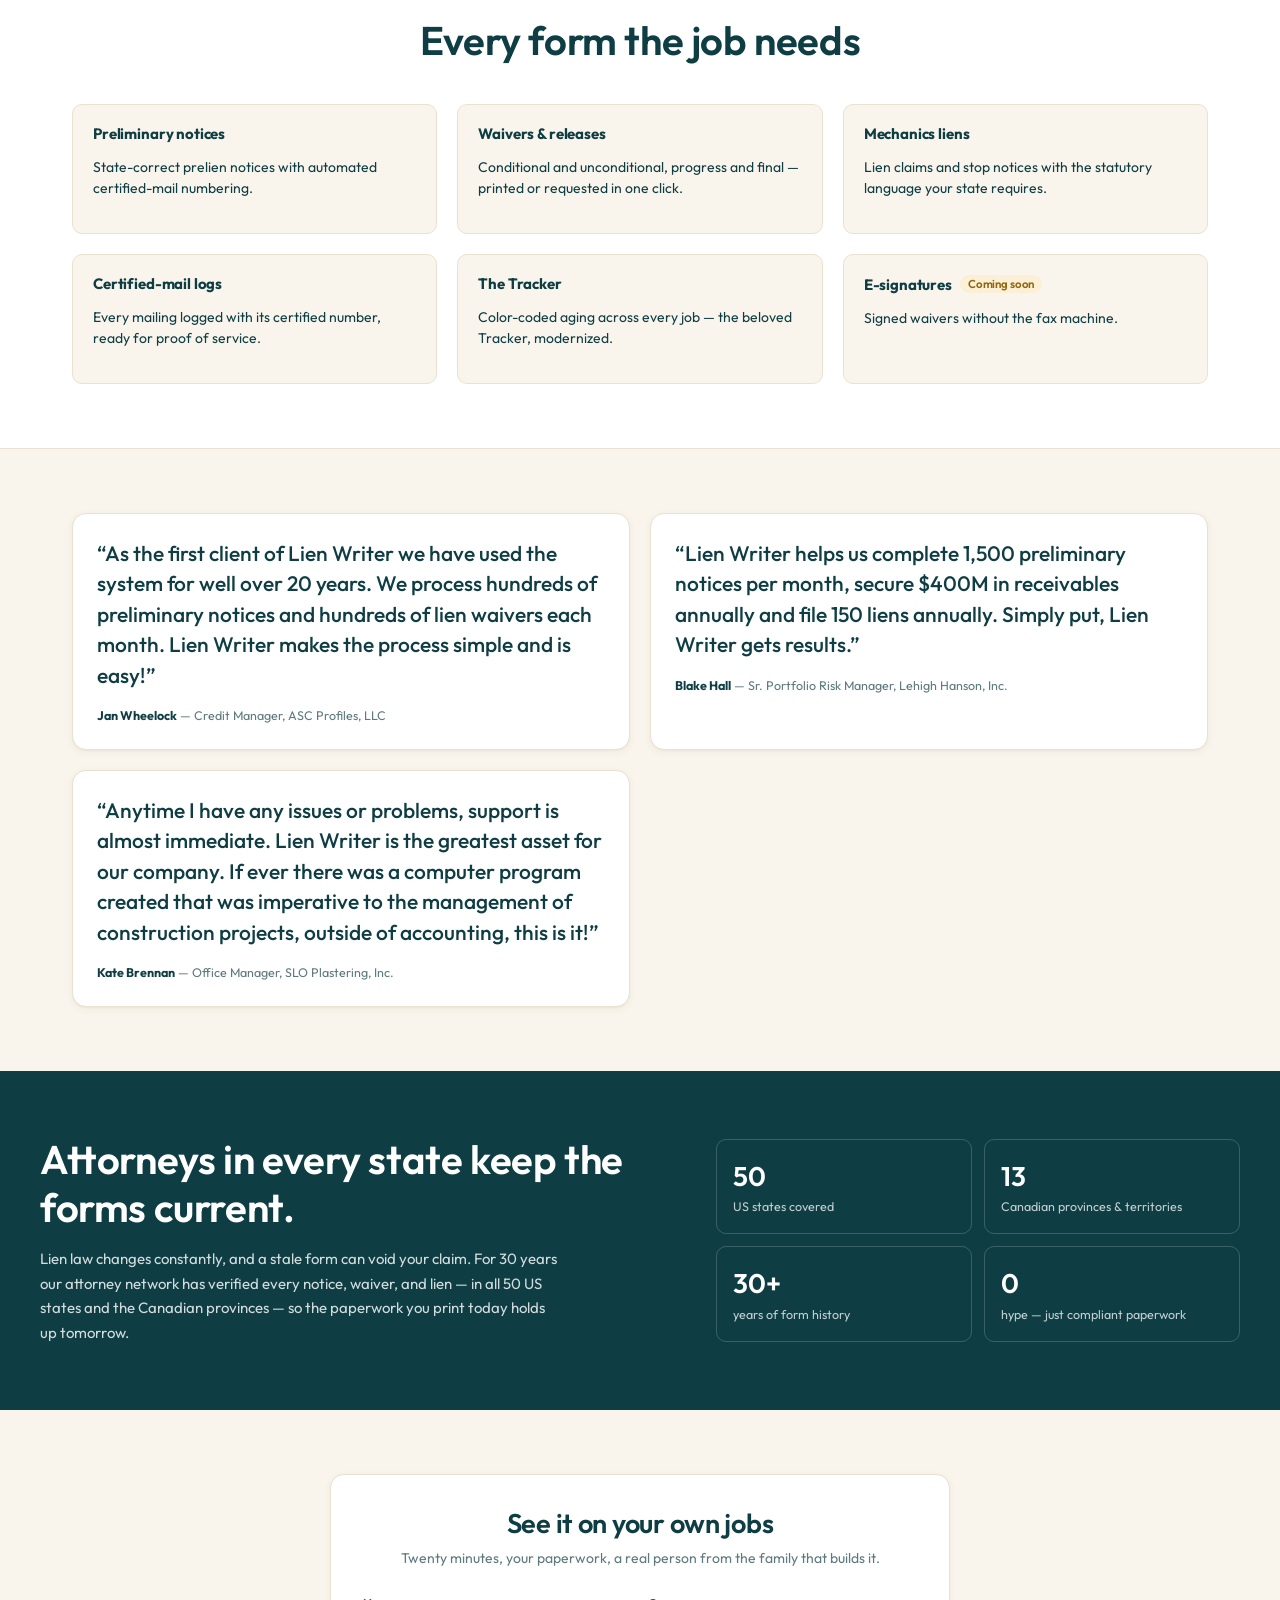
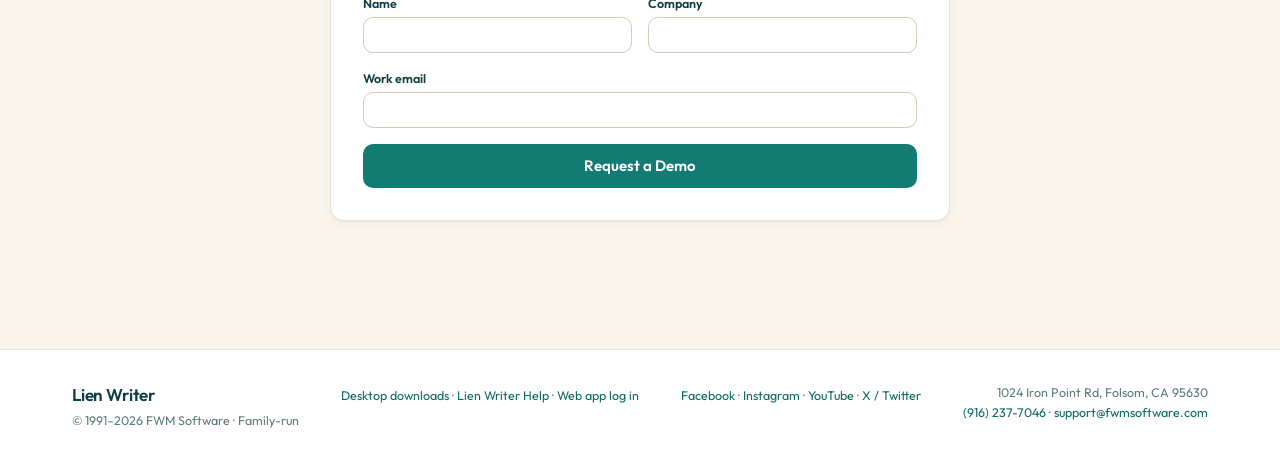
==== commit cb5468d7: "Footer social links (FB, IG, YouTube, X) on all pages" ====
--- a/index.html
+++ b/index.html
@@ -223,6 +223,12 @@
       <a href="https://www.lienwriterhelp.com/">Lien Writer Help</a> &middot;
       <a href="https://app.lienwriter.com">Web app log in</a>
     </nav>
+    <nav class="footer-line" aria-label="Social">
+      <a href="https://www.facebook.com/lienwriter" rel="noopener">Facebook</a> &middot;
+      <a href="https://www.instagram.com/lienwritersoftware/" rel="noopener">Instagram</a> &middot;
+      <a href="https://www.youtube.com/channel/UCjJ4qw9RENUGx04Q4GmMbog" rel="noopener">YouTube</a> &middot;
+      <a href="https://twitter.com/Fmoore0001" rel="noopener">X / Twitter</a>
+    </nav>
     <address>
       1024 Iron Point Rd, Folsom, CA 95630<br>
       <a href="tel:+19162377046">(916) 237-7046</a> &middot; <a href="mailto:support@fwmsoftware.com">support@fwmsoftware.com</a>
